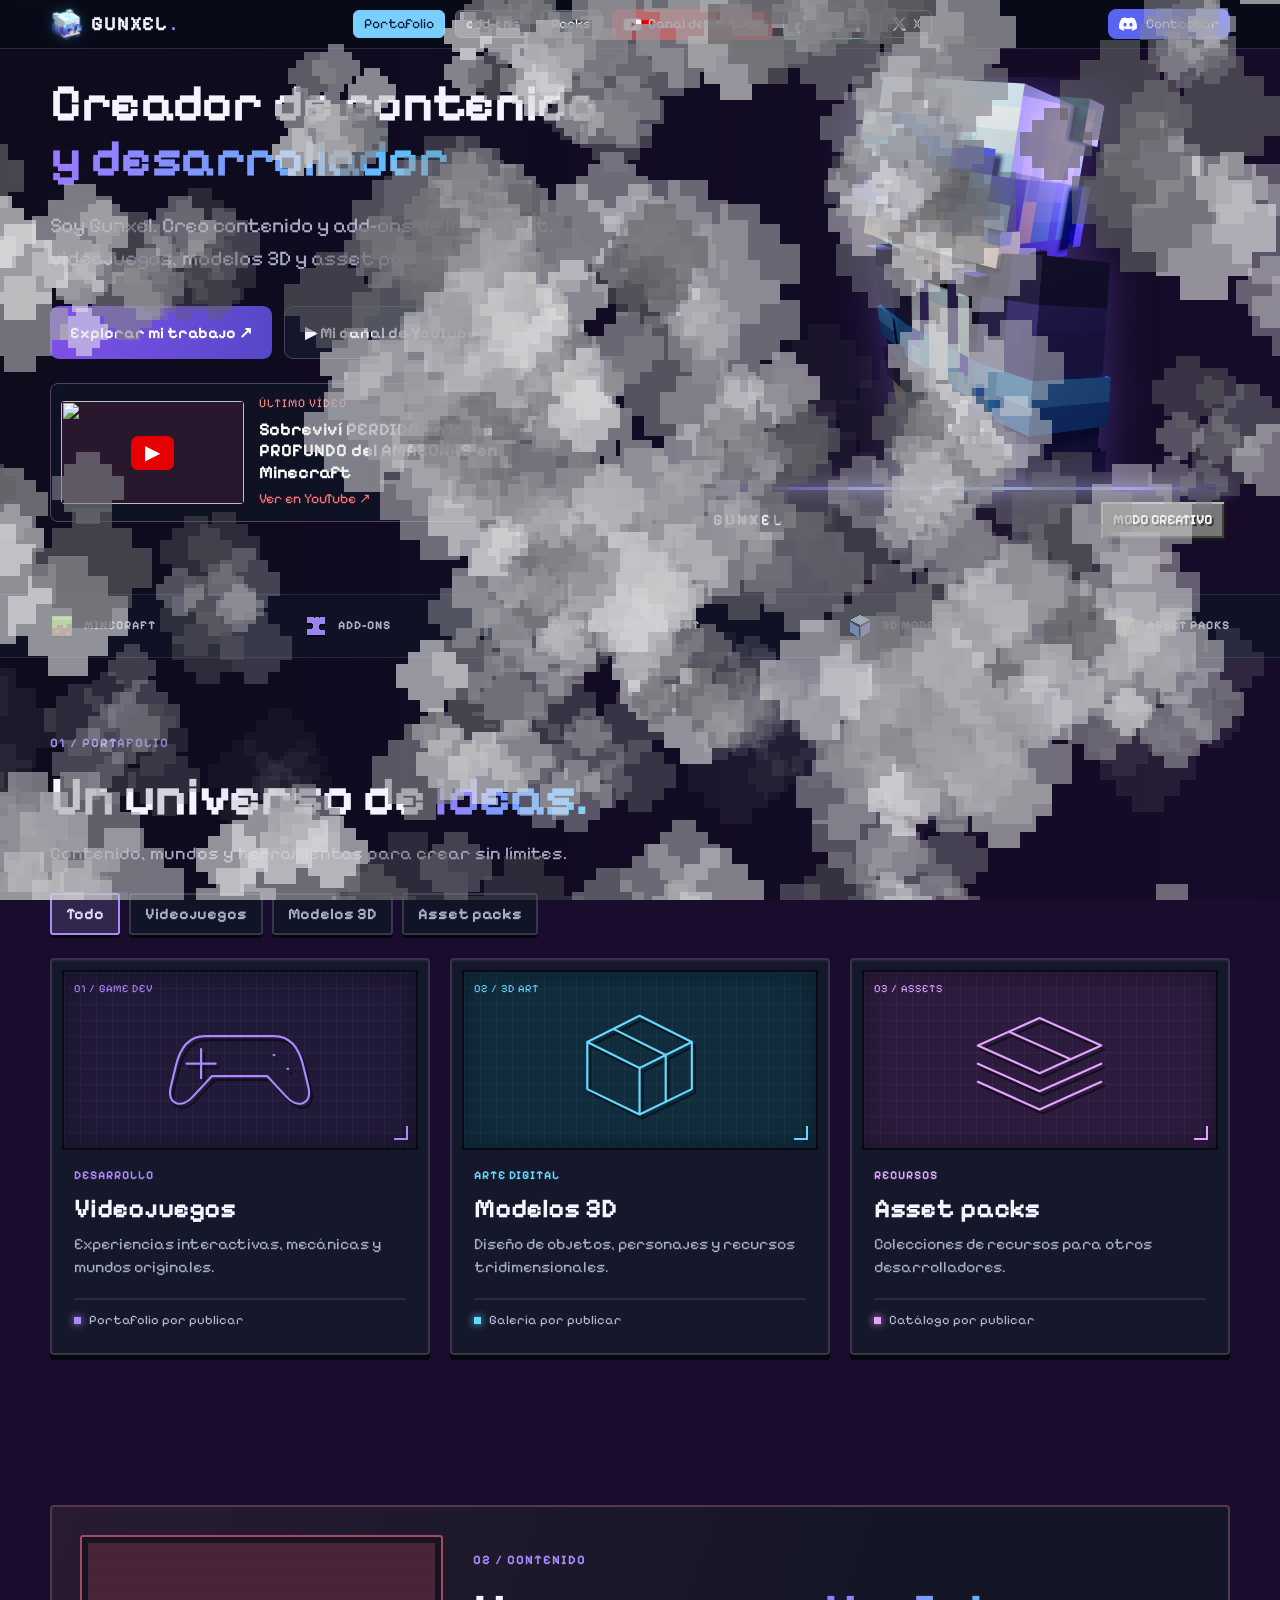
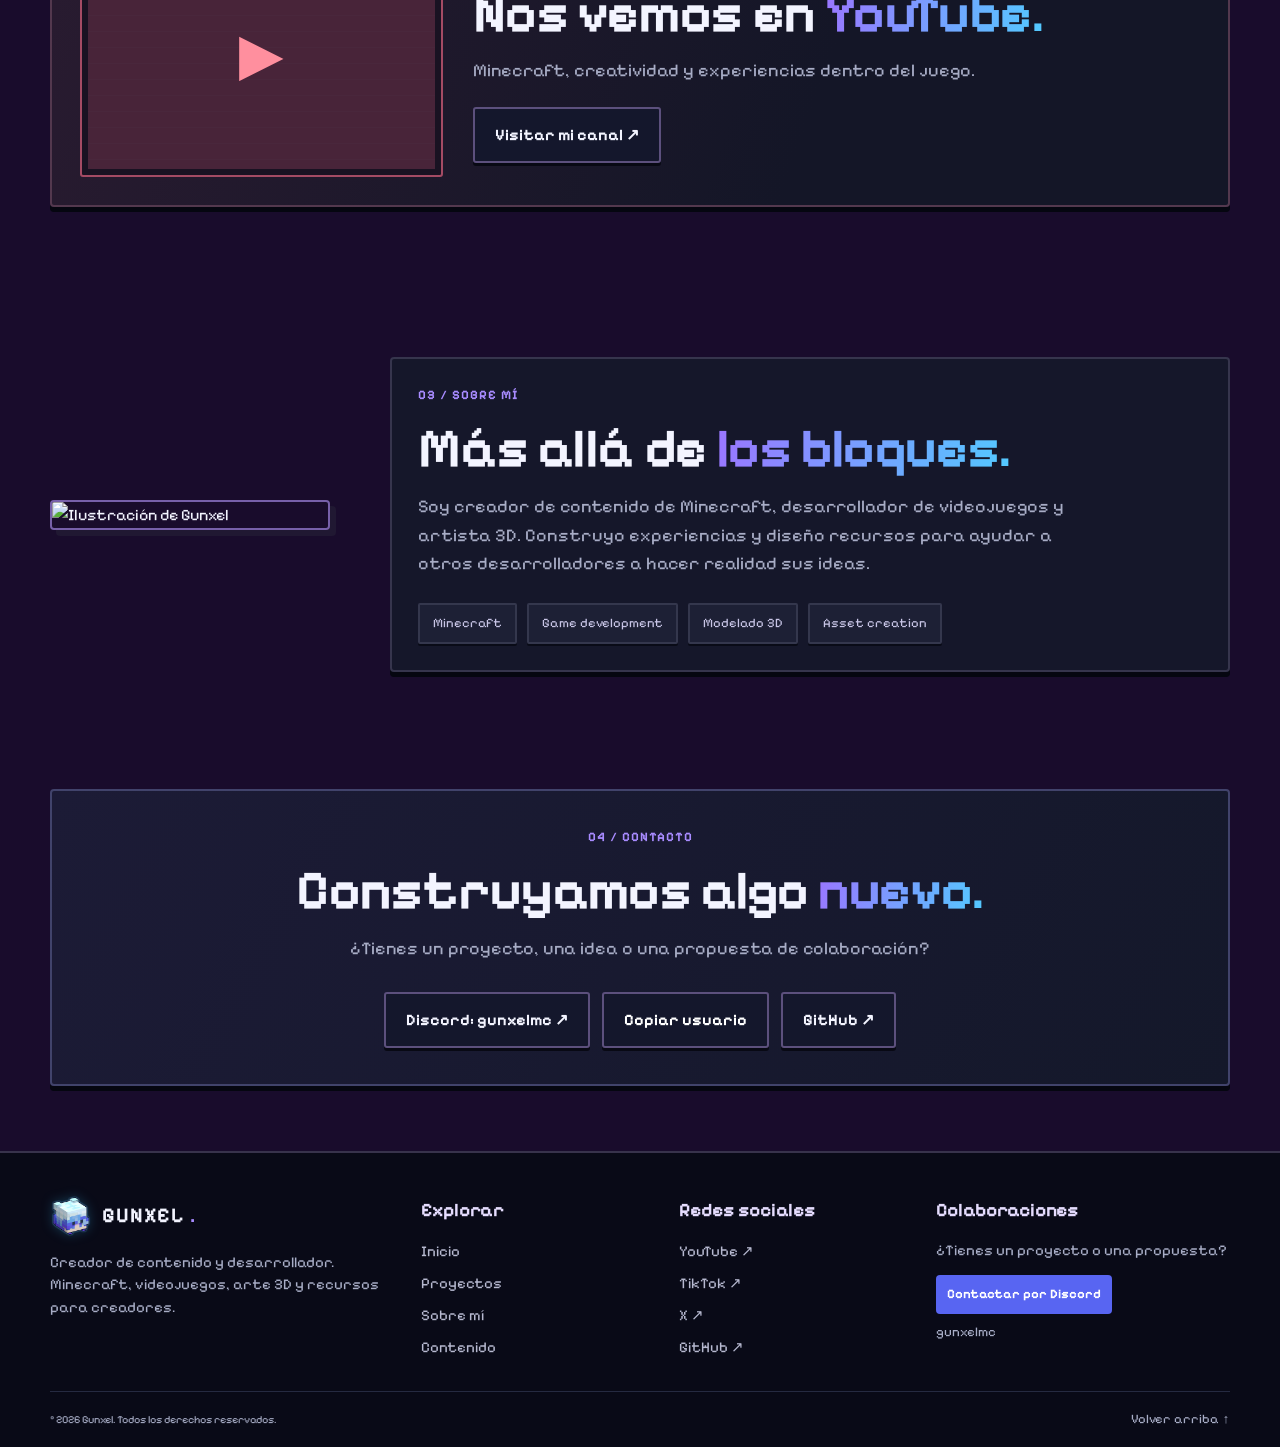
==== index.html @ 3f14f79c "Añadir especialidad add-ons e iconos a la barra" ====
<!DOCTYPE html>
<html lang="es">
<head>
    <meta charset="UTF-8">
    <meta name="viewport" content="width=device-width, initial-scale=1">
    <meta name="description" content="Gunxel: creador de contenido de Minecraft, desarrollador de videojuegos, modelos 3D y asset packs.">

    <title>Gunxel — Creador de contenido y desarrollador</title>

    <script>
    (() => {
        const stamp = Date.now();
        document.write('<link rel="stylesheet" href="style.css?_asset=' + stamp + '">');
        document.write('<script src="script.js?_asset=' + stamp + '" defer><' + '/script>');
    })();
    </script>

    <meta name="site-version" content="20261124.45">

    <link rel="icon" type="image/png" href="marca_agua_youtube_150.png?v=20261124.45">

    <link rel="preload" as="image" href="https://raw.githubusercontent.com/InventivetalentDev/minecraft-assets/1.21.4/assets/minecraft/textures/block/tnt_side.png">

    <link rel="preload" as="image" href="https://raw.githubusercontent.com/InventivetalentDev/minecraft-assets/1.21.4/assets/minecraft/textures/block/tnt_top.png">
<script>
    // Comprueba el contenido publicado, incluso si no cambia la versión manual.
    (() => {
        const paths = ['index.html', 'style.css', 'script.js'];
        const fingerprints = new Map();
        let checking = false;
        async function checkUpdates() {
            if (checking || document.hidden || !navigator.onLine) return;
            checking = true;
            try {
                const results = await Promise.all(paths.map(async path => {
                    const url = new URL(path, document.baseURI);
                    url.searchParams.set('_check', Date.now());
                    const response = await fetch(url, {cache: 'no-store'});
                    if (!response.ok) throw new Error('HTTP ' + response.status);
                    const body = await response.text();
                    return [path, body];
                }));
                const html = results[0][1];
                const remote = new DOMParser().parseFromString(html, 'text/html');
                const version = remote.querySelector('meta[name="site-version"]')?.content;
                const local = document.querySelector('meta[name="site-version"]')?.content;
                const changed = (version && local && version !== local) ||
                    results.some(([path, body]) => fingerprints.has(path) && fingerprints.get(path) !== body);
                if (changed) {
                    const url = new URL(location.href);
                    url.searchParams.set('_refresh', Date.now());
                    location.replace(url.href);
                    return;
                }
                results.forEach(([path, body]) => fingerprints.set(path, body));
            } catch (error) {
                console.debug('Comprobación de actualización no disponible.', error);
            } finally {
                checking = false;
            }
        }
        addEventListener('load', checkUpdates, {once:true});
        setInterval(checkUpdates, 30000);
        document.addEventListener('visibilitychange', () => {
            if (!document.hidden) checkUpdates();
        });
        addEventListener('pageshow', event => {if (event.persisted) checkUpdates();});
        addEventListener('online', checkUpdates);
    })();
    </script>
</head>

<body>

    <!-- FONDO ANIMADO DEL NETHER -->

    <canvas id="nether-bg" aria-hidden="true"></canvas>

    <script>
        (function () {
            const canvas = document.getElementById('nether-bg');
            const ctx = canvas.getContext('2d');

            if (!ctx) return;

            const texture = new Image();

            let frame = 0;
            let ready = false;

            function resize() {
                canvas.width = Math.max(16, Math.ceil(innerWidth / 16));
                canvas.height = Math.max(16, Math.ceil(innerHeight / 16));

                ctx.imageSmoothingEnabled = false;

                draw();
            }

            function draw() {
                if (!ready) return;

                ctx.clearRect(0, 0, canvas.width, canvas.height);

                const s = Math.max(canvas.width, canvas.height);

                ctx.drawImage(
                    texture,
                    0,
                    frame * 16,
                    16,
                    16,
                    (canvas.width - s) / 2,
                    (canvas.height - s) / 2,
                    s,
                    s
                );
            }

            texture.onload = function () {
                ready = true;

                draw();

                if (!matchMedia('(prefers-reduced-motion: reduce)').matches) {
                    setInterval(function () {
                        if (document.hidden) return;

                        frame = (frame + 1) % Math.floor(texture.height / 16);

                        draw();
                    }, 100);
                }
            };

            texture.src = "https://raw.githubusercontent.com/InventivetalentDev/minecraft-assets/1.21.4/assets/minecraft/textures/block/nether_portal.png";

            resize();

            addEventListener('resize', resize, { passive: true });
        })();
    </script>

    <!-- ANIMACIÓN DE ENTRADA TNT -->

    <div id="tnt-intro" aria-hidden="true">
        <div class="tnt-scene">
            <div class="tnt-shadow"></div>

            <div class="tnt-block">
                <div class="tnt-top"></div>
                <div class="tnt-side"></div>
                <div class="tnt-front">
                    <span>TNT</span>
                </div>
            </div>

            <div class="tnt-caption">
                CARGANDO MUNDO<span>...</span>
            </div>
        </div>

        <canvas id="tnt-smoke" aria-hidden="true"></canvas>
    </div>

    <script>
        (function () {
            const intro = document.getElementById('tnt-intro');
            const canvas = document.getElementById('tnt-smoke');
            const ctx = canvas.getContext('2d');

            let raf = 0;
            let done = false;
            let w;
            let h;
            let clouds = [];
            let started = false;

            function finish() {
                if (done) return;

                done = true;

                cancelAnimationFrame(raf);

                removeEventListener('resize', resize);

                intro.remove();

                document.documentElement.classList.remove('tnt-loading');
            }

            const navigation = performance.getEntriesByType('navigation')[0];

            const isReload = navigation
                ? navigation.type === 'reload'
                : performance.navigation?.type === 1;

            let alreadySeen = false;

            try {
                alreadySeen = sessionStorage.getItem('gunxel:tnt-intro-seen') === '1';
            } catch (e) {}

            if (
                isReload ||
                alreadySeen ||
                !ctx ||
                matchMedia('(prefers-reduced-motion: reduce)').matches
            ) {
                finish();
                return;
            }

            try {
                sessionStorage.setItem('gunxel:tnt-intro-seen', '1');
            } catch (e) {}

            document.documentElement.classList.add('tnt-loading');

            function resize() {
                w = Math.ceil(innerWidth / 4);
                h = Math.ceil(innerHeight / 4);

                canvas.width = w;
                canvas.height = h;

                ctx.imageSmoothingEnabled = false;
            }

            resize();

            addEventListener('resize', resize, { passive: true });

            const random = (a, b) => a + Math.random() * (b - a);

            function seed() {
                const radius = Math.hypot(w, h) / 2;

                for (let i = 0; i < 100; i++) {
                    const a = i * 2.399963 + random(-.2, .2);
                    const d = random(.12, 1.12) * radius;
                    const size = radius * random(.17, .38);

                    const lobes = [];

                    for (let j = 0; j < 9; j++) {
                        const ang = j * 2.399963;
                        const rr = j === 0 ? 0 : random(.15, .48);

                        lobes.push({
                            x: Math.cos(ang) * rr,
                            y: Math.sin(ang) * rr,
                            s: random(.32, .62),
                            tone: Math.floor(random(0, 5))
                        });
                    }

                    clouds.push({
                        dx: Math.cos(a) * d,
                        dy: Math.sin(a) * d,
                        size,
                        delay: random(0, .09),
                        life: random(.95, 1.7),
                        lobes
                    });
                }
            }

            const colors = [
                '#626267',
                '#818187',
                '#a2a2a7',
                '#c2c2c6',
                '#dfdfe1'
            ];

            function puff(x, y, s) {
                const u = Math.max(1, Math.round(s / 6));
                const rows = [2, 4, 6, 6, 4, 2];

                for (let j = 0; j < 6; j++) {
                    const n = rows[j];

                    ctx.fillRect(
                        Math.round(x - n * u / 2),
                        Math.round(y + (j - 3) * u),
                        n * u,
                        u
                    );
                }
            }

            const start = performance.now();

            function frame(now) {
                if (done) return;

                const t = (now - start) / 1000;

                ctx.clearRect(0, 0, w, h);

                if (t < 1.35) {
                    raf = requestAnimationFrame(frame);
                    return;
                }

                if (!started) {
                    started = true;
                    seed();
                    intro.classList.add('exploded');
                }

                const e = t - 1.35;

                for (const p of clouds) {
                    const age = e - p.delay;

                    if (age < 0 || age >= p.life) continue;

                    const q = age / p.life;
                    const travel = 1 - Math.exp(-age * 7);

                    const grow =
                        (.12 + .88 * (1 - Math.exp(-age * 10))) *
                        (1 - .28 * q);

                    const x = w / 2 + p.dx * travel;
                    const y = h / 2 + p.dy * travel - age * 5;

                    ctx.globalAlpha =
                        Math.min(1, age * 35) *
                        (1 - Math.pow(q, 2.2));

                    for (const l of p.lobes) {
                        ctx.fillStyle = colors[l.tone];

                        puff(
                            x + l.x * p.size * grow,
                            y + l.y * p.size * grow,
                            p.size * l.s * grow
                        );
                    }
                }

                ctx.globalAlpha = 1;

                if (e > 1.8) {
                    finish();
                    return;
                }

                raf = requestAnimationFrame(frame);
            }

            raf = requestAnimationFrame(frame);

            setTimeout(finish, 3400);
        })();
    </script>

    <!-- HEADER -->

    <header class="header">

        <a class="brand" href="#inicio">
            <img
                class="logo-image"
                src="marca_agua_youtube_150.png?v=20261124.45"
                alt=""
                width="42"
                height="42"
            >
            GUNXEL<span class="accent">.</span>
        </a>

        <button
            class="menu"
            aria-label="Abrir menú"
            aria-expanded="false"
            aria-controls="nav"
        >
            ☰
        </button>

        <nav id="nav">

            

            

            <a class="portfolio-nav" href="#proyectos" data-project-filter="all">Portafolio</a>
            <a class="resource-nav" href="/add-ons/">add-ons</a>
            <a class="resource-nav" href="#proyectos" data-project-filter="packs">Packs</a>

            <!-- YOUTUBE -->

            <a
                class="youtube-nav"
                href="https://www.youtube.com/@Gunxel"
                target="_blank"
                rel="noopener noreferrer"
            >
                <svg width="19" height="19" viewBox="0 0 24 24" aria-hidden="true">
                    <path
                        fill="currentColor"
                        d="M23 7a3 3 0 0 0-2.1-2.2C19 4.3 12 4.3 12 4.3s-7 0-8.9.5A3 3 0 0 0 1 7a31 31 0 0 0 0 10 3 3 0 0 0 2.1 2.2c1.9.5 8.9.5 8.9.5s7 0 8.9-.5A3 3 0 0 0 23 17a31 31 0 0 0 0-10Z"
                    />
                    <path fill="#e60000" d="m10 8.5 6 3.5-6 3.5Z"/>
                </svg>

                <span>Canal de Youtube</span>
            </a>

            <!-- TIKTOK -->

            <a
                class="social-nav tiktok-nav"
                href="https://www.tiktok.com/@gunxelmc"
                target="_blank"
                rel="noopener noreferrer"
            >
                <svg width="17" height="17" viewBox="0 0 24 24" aria-hidden="true">
                    <path
                        fill="currentColor"
                        d="M16.6 0h-4.1v16.4a3.4 3.4 0 1 1-3.4-3.4c.5 0 .9.1 1.3.2V9a7.5 7.5 0 1 0 6.2 7.4V8.1a10 10 0 0 0 5.7 1.8V5.8A5.8 5.8 0 0 1 16.6 0Z"
                    />
                </svg>

                TikTok
            </a>

            <!-- X -->

            <a
                class="social-nav x-nav"
                href="https://x.com/GunxelMC"
                target="_blank"
                rel="noopener noreferrer"
            >
                <svg width="16" height="16" viewBox="0 0 24 24" aria-hidden="true">
                    <path
                        fill="currentColor"
                        d="M18.9 2H22l-6.8 7.8L23.2 22h-6.3l-4.9-7.4L5.5 22H2.3l7.3-8.5L1.9 2h6.5l4.5 6.8L18.9 2ZM17.8 20h1.7L7.4 3.9H5.6Z"
                    />
                </svg>

                X
            </a>

        </nav>

        <!-- DISCORD -->

        <a
            class="nav-cta discord-contact"
            href="https://discord.com/channels/@me"
            target="_blank"
            rel="noopener noreferrer"
            title="Discord: gunxelmc"
        >
            <svg
                width="18"
                height="18"
                viewBox="0 0 127.14 96.36"
                aria-hidden="true"
                style="vertical-align:middle;margin-right:6px"
            >
                <path
                    fill="currentColor"
                    d="M107.7 8.07A105.15 105.15 0 0 0 81.47 0a72.06 72.06 0 0 0-3.36 6.83A97.68 97.68 0 0 0 49 6.83 72.37 72.37 0 0 0 45.64 0a105.89 105.89 0 0 0-26.27 8.14C2.79 32.65-1.71 56.54.53 80.09a105.73 105.73 0 0 0 32.17 16.27 77.7 77.7 0 0 0 6.89-11.31 68.42 68.42 0 0 1-10.84-5.18c.91-.66 1.8-1.34 2.66-2.04a75.57 75.57 0 0 0 64.32 0c.87.71 1.76 1.39 2.67 2.04a68.68 68.68 0 0 1-10.86 5.19 77 77 0 0 0 6.89 11.3A105.25 105.25 0 0 0 126.6 80.1c2.63-27.29-4.49-50.98-18.9-72.03ZM42.45 65.69C36.18 65.69 31 59.98 31 52.96s5.1-12.74 11.41-12.74c6.37 0 11.55 5.78 11.44 12.74 0 7.02-5.1 12.73-11.4 12.73Zm42.24 0c-6.27 0-11.41-5.71-11.41-12.73s5.1-12.74 11.41-12.74c6.37 0 11.55 5.78 11.44 12.74 0 7.02-5.07 12.73-11.44 12.73Z"
                />
            </svg>

            Contactar
        </a>

    </header>

    <!-- CONTENIDO PRINCIPAL -->

    <main id="inicio">

        <!-- PRESENTACIÓN -->

        <section class="hero wrap">

            <div class="hero-copy">

                <h1>Creador de contenido<br><span>y&nbsp;desarrollador</span></h1>

                <p>
                    Soy Gunxel. Creo contenido y add-ons de Minecraft, videojuegos, modelos 3D y asset packs.
                </p>

                <div class="actions">

                    <a class="button primary" href="#proyectos">
                        Explorar mi trabajo ↗
                    </a>

                    <a
                        class="button secondary"
                        href="https://www.youtube.com/@Gunxel"
                        target="_blank"
                        rel="noopener noreferrer"
                    >
                        ▶ Mi canal de YouTube
                    </a>

                </div>

                

                <a class="latest-video-card" id="latest-video-card" href="https://www.youtube.com/watch?v=3jQFupujtT4" target="_blank" rel="noopener noreferrer"><div class="latest-video-thumb" aria-hidden="true"><img id="latest-video-image" alt="" src="https://i.ytimg.com/vi/3jQFupujtT4/mqdefault.jpg"><span class="latest-video-play">▶</span></div><div class="latest-video-copy"><span class="latest-video-kicker">ÚLTIMO VÍDEO</span><strong id="latest-video-title">Sobreviví PERDIDO en lo más PROFUNDO del AMAZONAS en Minecraft</strong><span class="latest-video-link">Ver en YouTube ↗</span></div></a>
<script>
(() => {
 const source='https://raw.githubusercontent.com/gunxel/gunxel.github.io/main/latest-video.json';
 let busy=false;
 async function updateVideo(){
  if(busy||document.hidden)return;
  busy=true;
  try{
   let video;
   for(const path of [source,'/latest-video.json']){
    try{
     const response=await fetch(path+'?t='+Date.now(),{cache:'no-store'});
     if(!response.ok)continue;
     const data=await response.json();
     if(/^[A-Za-z0-9_-]{11}$/.test(data.id)&&typeof data.title==='string'){video=data;break;}
    }catch(e){}
   }
   if(!video)return;
   const card=document.getElementById('latest-video-card'),img=document.getElementById('latest-video-image');
   card.href='https://www.youtube.com/watch?v='+video.id;
   document.getElementById('latest-video-title').textContent=video.title;
   const thumbnail='https://i.ytimg.com/vi/'+video.id+'/mqdefault.jpg';
   if(img.getAttribute('src')!==thumbnail){img.onerror=()=>{img.hidden=true};img.onload=()=>{img.hidden=false};img.src=thumbnail;}
  }finally{busy=false;}
 }
 updateVideo();
 setInterval(updateVideo,60000);
 document.addEventListener('visibilitychange',()=>{if(!document.hidden)updateVideo();});
})();
</script>
            </div>

            <div class="hero-art skin-stage"><div class="skin-window"><img class="skin-render" src="/assets/gunxel-render.png.png?v=20261124.45" alt="Skin de Minecraft de Gunxel" onerror="this.hidden=true;this.closest('.skin-stage').classList.add('skin-pending')"><div class="skin-particles" aria-hidden="true"><i style="--x:8%;--rise:90px;--delay:0s;--size:3px"></i><i style="--x:45%;--rise:143px;--delay:0.12s;--size:4px"></i><i style="--x:82%;--rise:196px;--delay:0.24s;--size:5px"></i><i style="--x:34%;--rise:249px;--delay:0.36s;--size:6px"></i><i style="--x:71%;--rise:302px;--delay:0.48s;--size:7px"></i><i style="--x:23%;--rise:355px;--delay:0.6s;--size:3px"></i><i style="--x:60%;--rise:118px;--delay:0.72s;--size:4px"></i><i style="--x:12%;--rise:171px;--delay:0.84s;--size:5px"></i><i style="--x:49%;--rise:224px;--delay:0s;--size:6px"></i><i style="--x:86%;--rise:277px;--delay:0.12s;--size:7px"></i><i style="--x:38%;--rise:330px;--delay:0.24s;--size:3px"></i><i style="--x:75%;--rise:93px;--delay:0.36s;--size:4px"></i><i style="--x:27%;--rise:146px;--delay:0.48s;--size:5px"></i><i style="--x:64%;--rise:199px;--delay:0.6s;--size:6px"></i><i style="--x:16%;--rise:252px;--delay:0.72s;--size:7px"></i><i style="--x:53%;--rise:305px;--delay:0.84s;--size:3px"></i><i style="--x:90%;--rise:358px;--delay:0s;--size:4px"></i><i style="--x:42%;--rise:121px;--delay:0.12s;--size:5px"></i><i style="--x:79%;--rise:174px;--delay:0.24s;--size:6px"></i><i style="--x:31%;--rise:227px;--delay:0.36s;--size:7px"></i><i style="--x:68%;--rise:280px;--delay:0.48s;--size:3px"></i><i style="--x:20%;--rise:333px;--delay:0.6s;--size:4px"></i><i style="--x:57%;--rise:96px;--delay:0.72s;--size:5px"></i><i style="--x:9%;--rise:149px;--delay:0.84s;--size:6px"></i></div></div><div class="skin-light" aria-hidden="true"></div><div class="skin-caption"><span>GUNXEL</span><small class="mc-mode-label">MODO CREATIVO</small></div></div>
        </section>

        <!-- ESPECIALIDADES -->

        <section class="strip"><div class="wrap strip-inner"><span class="strip-item"><svg viewBox="0 0 24 24" width="24" height="24" aria-hidden="true" shape-rendering="crispEdges"><path fill="#806043" d="M2 8h20v14H2z"/><path fill="#77be52" d="M2 2h20v8h-5v4h-4v-3H7v3H2z"/><path fill="#a68158" d="M5 16h4v3H5zm11 2h3v3h-3z"/><path fill="#a4d96e" d="M3 3h18v3H3z"/></svg>MINECRAFT</span>
<span class="strip-item"><svg viewBox="0 0 24 24" width="24" height="24" aria-hidden="true" shape-rendering="crispEdges"><path fill="#9c83ed" d="M3 3h7v3a3 3 0 1 1 6 0V3h5v7h-3a3 3 0 1 0 0 6h3v5H3v-6h3a3 3 0 1 0 0-6H3z"/></svg>ADD-ONS</span>
<span class="strip-item"><svg viewBox="0 0 24 24" width="24" height="24" aria-hidden="true" shape-rendering="crispEdges"><path fill="#81cfff" d="M5 5h14v3h3v12h-5l-3-5h-4l-3 5H2V8h3z"/><path fill="#14203b" d="M6 8h2v3h3v2H8v3H6v-3H3v-2h3zm10 1h3v3h-3zm3 4h3v3h-3z"/></svg>GAME DEVELOPMENT</span>
<span class="strip-item"><svg viewBox="0 0 24 24" width="24" height="24" aria-hidden="true" shape-rendering="crispEdges"><path fill="#b5e3ff" d="m12 1 10 5-10 5L2 6z"/><path fill="#6297e9" d="m2 8 9 5v10l-9-5z"/><path fill="#9073e8" d="m13 13 9-5v10l-9 5z"/></svg>3D MODELING</span>
<span class="strip-item"><svg viewBox="0 0 24 24" width="24" height="24" aria-hidden="true" shape-rendering="crispEdges"><path fill="#dbb67d" d="M2 5 12 1l10 4v14l-10 4-10-4z"/><path fill="#a97a50" d="m2 7 9 4v11l-9-4z"/><path fill="#77543f" d="m13 11 9-4v11l-9 4z"/><path fill="#f4dba9" d="m7 3 10 4v5l-3 1V9L4 4z"/></svg>ASSET PACKS</span></div></section>

        <!-- PROYECTOS -->

        <section id="proyectos" class="wrap section">

            <div class="eyebrow">01 / PORTAFOLIO</div>

            <h2>Un universo de <span>ideas.</span></h2>

            <p>
                Contenido, mundos y herramientas para crear sin límites.
            </p>

            <div class="filters" aria-label="Filtrar proyectos">

                <button class="filter active" data-filter="all" aria-pressed="true">
                    Todo
                </button>

                <button class="filter" data-filter="games" aria-pressed="false">
                    Videojuegos
                </button>

                <button class="filter" data-filter="models" aria-pressed="false">
                    Modelos 3D
                </button>

                <button class="filter" data-filter="packs" aria-pressed="false">
                    Asset packs
                </button>

            </div>

            <div class="project-grid">

                <!-- VIDEOJUEGOS -->

                <article class="project" data-category="games">

                    <div class="visual game" data-slot="01 / GAME DEV">

                        <svg viewBox="0 0 260 160" aria-hidden="true">
                            <path d="M82 47h96c22 0 34 16 40 42l7 29c5 24-16 29-31 12l-26-28H92l-26 28c-15 17-36 12-31-12l7-29c6-26 18-42 40-42Z"/>
                            <path d="M77 65v40M57 85h40M177 73h1M196 92h1"/>
                        </svg>

                    </div>

                    <div class="project-body">

                        <small>DESARROLLO</small>

                        <h3>Videojuegos</h3>

                        <p>
                            Experiencias interactivas, mecánicas y mundos originales.
                        </p>

                        <span class="status">Portafolio por publicar</span>

                    </div>

                </article>

                <!-- MODELOS 3D -->

                <article class="project" data-category="models">

                    <div class="visual model" data-slot="02 / 3D ART">

                        <svg viewBox="0 0 260 160" aria-hidden="true">
                            <path d="m130 19 72 36v65l-72 35-72-35V55Z M58 55l72 36 72-36 M130 91v64 M94 37l72 36v65"/>
                        </svg>

                    </div>

                    <div class="project-body">

                        <small>ARTE DIGITAL</small>

                        <h3>Modelos 3D</h3>

                        <p>
                            Diseño de objetos, personajes y recursos tridimensionales.
                        </p>

                        <span class="status">Galería por publicar</span>

                    </div>

                </article>

                <!-- ASSET PACKS -->

                <article class="project" data-category="packs">

                    <div class="visual pack" data-slot="03 / ASSETS">

                        <svg viewBox="0 0 260 160" aria-hidden="true">
                            <path d="m130 22 85 38-85 38-85-38Z M45 85l85 38 85-38 M45 110l85 38 85-38 M88 41l85 38"/>
                        </svg>

                    </div>

                    <div class="project-body">

                        <small>RECURSOS</small>

                        <h3>Asset packs</h3>

                        <p>
                            Colecciones de recursos para otros desarrolladores.
                        </p>

                        <span class="status">Catálogo por publicar</span>

                    </div>

                </article>

            </div>

        </section>

        <!-- YOUTUBE -->

        
        <section id="youtube" class="wrap section">

            <div class="youtube-panel">

                <div class="yt-icon" aria-hidden="true">▶</div>

                <div>

                    <div class="eyebrow">02 / CONTENIDO</div>

                    <h2>Nos vemos en <span>YouTube.</span></h2>

                    <p>
                        Minecraft, creatividad y experiencias dentro del juego.
                    </p>

                    <a
                        id="youtube-link"
                        class="button secondary"
                        href="https://www.youtube.com/@Gunxel"
                        target="_blank"
                        rel="noopener noreferrer"
                    >
                        Visitar mi canal ↗
                    </a>

                </div>

            </div>

        </section>

        <!-- SOBRE MÍ -->

        <section id="sobre-mi" class="wrap section about">

            <div class="about-img">

                <img
                    src="https://avatars.githubusercontent.com/u/360752888?v=4"
                    alt="Ilustración de Gunxel"
                    loading="lazy"
                >

            </div>

            <div>

                <div class="eyebrow">03 / SOBRE MÍ</div>

                <h2>Más allá de <span>los bloques.</span></h2>

                <p>
                    Soy creador de contenido de Minecraft,
                    desarrollador de videojuegos y artista 3D.
                    Construyo experiencias y diseño recursos
                    para ayudar a otros desarrolladores a hacer
                    realidad sus ideas.
                </p>

                <div class="skills">
                    <span>Minecraft</span>
                    <span>Game development</span>
                    <span>Modelado 3D</span>
                    <span>Asset creation</span>
                </div>

            </div>

        </section>

        <!-- CONTACTO -->

        <section id="contacto" class="wrap section contact">

            <div class="eyebrow">04 / CONTACTO</div>

            <h2>Construyamos algo <span>nuevo.</span></h2>

            <p>
                ¿Tienes un proyecto, una idea o una propuesta de colaboración?
            </p>

            <div id="social-links" class="actions">

                <a
                    class="button secondary discord-contact"
                    href="https://discord.com/channels/@me"
                    target="_blank"
                    rel="noopener noreferrer"
                >
                    Discord: gunxelmc ↗
                </a>

                <button
                    type="button"
                    class="button secondary"
                    id="copy-discord"
                >
                    Copiar usuario
                </button>

                <a
                    class="button secondary"
                    href="https://github.com/gunxel"
                    target="_blank"
                    rel="noopener noreferrer"
                >
                    GitHub ↗
                </a>

            </div>

        </section>

    </main>

    <!-- FOOTER -->

    <footer class="site-footer">

        <div class="wrap footer-grid">

            <!-- IDENTIDAD -->

            <div class="footer-identity">

                <a class="brand" href="#inicio">

                    <img
                        class="logo-image"
                        src="marca_agua_youtube_150.png?v=20261124.45"
                        alt=""
                        width="36"
                        height="36"
                    >

                    GUNXEL<span class="accent">.</span>

                </a>

                <p>
                    Creador de contenido y desarrollador.
                    Minecraft, videojuegos, arte 3D
                    y recursos para creadores.
                </p>

            </div>

            <!-- NAVEGACIÓN -->

            <div class="footer-column">

                <h3>Explorar</h3>

                <a href="#inicio">Inicio</a>
                <a href="#proyectos">Proyectos</a>
                <a href="#sobre-mi">Sobre mí</a>
                <a href="#youtube">Contenido</a>

            </div>

            <!-- REDES SOCIALES -->

            <div class="footer-column">

                <h3>Redes sociales</h3>

                <a
                    href="https://www.youtube.com/@Gunxel"
                    target="_blank"
                    rel="noopener noreferrer"
                >
                    YouTube ↗
                </a>

                <a
                    href="https://www.tiktok.com/@gunxelmc"
                    target="_blank"
                    rel="noopener noreferrer"
                >
                    TikTok ↗
                </a>

                <a
                    href="https://x.com/GunxelMC"
                    target="_blank"
                    rel="noopener noreferrer"
                >
                    X ↗
                </a>

                <a
                    href="https://github.com/gunxel"
                    target="_blank"
                    rel="noopener noreferrer"
                >
                    GitHub ↗
                </a>

            </div>

            <!-- COLABORACIONES -->

            <div class="footer-column">

                <h3>Colaboraciones</h3>

                <p>
                    ¿Tienes un proyecto o una propuesta?
                </p>

                <a
                    class="button footer-discord discord-contact"
                    href="https://discord.com/channels/@me"
                    target="_blank"
                    rel="noopener noreferrer"
                >
                    Contactar por Discord
                </a>

                <small>gunxelmc</small>

            </div>

        </div>

        <!-- COPYRIGHT -->

        <div class="wrap footer-bottom">

            <small>
                © <span id="year">2026</span> Gunxel.
                Todos los derechos reservados.
            </small>

            <a href="#inicio">Volver arriba ↑</a>

        </div>

    </footer>

    <!-- VENTANA DE CONTACTO DISCORD -->

    <dialog
        id="discord-dialog"
        style="
            width:min(420px,calc(100% - 32px));
            padding:24px;
            border:1px solid #7861b9;
            border-radius:16px;
            background:#111426;
            color:#f3f4ff;
        "
    >

        <form method="dialog">

            <button
                aria-label="Cerrar"
                style="
                    float:right;
                    background:none;
                    color:inherit;
                    border:0;
                    font-size:24px;
                "
            >
                ×
            </button>

        </form>

        <h3 style="font-size:26px;margin-bottom:12px">
            Contactar por Discord
        </h3>

        <p>Agrega mi usuario en Discord:</p>

        <input
            id="discord-user"
            aria-label="Usuario de Discord"
            readonly
            value="gunxelmc"
            style="
                width:100%;
                padding:12px;
                margin:12px 0;
                background:#090b17;
                color:inherit;
                border:1px solid #7861b9;
                border-radius:8px;
                font:inherit;
            "
        >

        <p id="discord-status" role="status" aria-live="polite"></p>

        <div class="actions">

            <button
                type="button"
                class="button primary"
                id="discord-copy-confirm"
            >
                Copiar usuario
            </button>

            <a
                class="button secondary"
                href="https://discord.com/channels/@me"
                target="_blank"
                rel="noopener noreferrer"
            >
                Abrir Discord ↗
            </a>

        </div>

    </dialog>

    <style>
        #discord-dialog::backdrop {
            background: #000b;
        }
    </style>

<script>
(()=>{const stage=document.querySelector('.skin-stage'),img=stage?.querySelector('.skin-render');if(!img)return;async function start(){if(!img.naturalWidth)return;try{await img.decode()}catch(e){}if(!img.naturalWidth)return;stage.classList.add('skin-ready');}if(img.complete)start();else img.addEventListener('load',start,{once:true});})();
</script>
</body>
</html>
---- style.css ----
@import url('https://fonts.googleapis.com/css2?family=Pixelify+Sans:wght@400;500;600;700&display=swap');
:root{color-scheme:dark;--bg:#090b17;--panel:#111426;--text:#f3f4ff;--muted:#a8adc6;--purple:#a88bff;--cyan:#38c8ff;--line:#252a41}*{box-sizing:border-box}html{scroll-behavior:smooth;scroll-padding-top:90px}body{margin:0;background:radial-gradient(ellipse at 78% 15%,#1b1544 0,transparent 35%),var(--bg);color:var(--text);font-family:system-ui,-apple-system,BlinkMacSystemFont,'Segoe UI',sans-serif;line-height:1.6}a{color:inherit;text-decoration:none}button{font:inherit;cursor:pointer}a:focus-visible,button:focus-visible{outline:2px solid var(--cyan);outline-offset:5px}.wrap{width:min(1180px,calc(100% - 48px));margin:auto}.header{position:sticky;top:0;z-index:5;display:flex;align-items:center;justify-content:space-between;gap:24px;padding:18px max(24px,calc((100vw - 1180px)/2));background:#090b17e8;backdrop-filter:blur(16px);border-bottom:1px solid var(--line)}.brand{font-weight:900;letter-spacing:2px;font-size:21px;display:flex;align-items:center;gap:5px}.logo{display:grid;place-items:center;background:linear-gradient(140deg,#7954ec,#2bb6ed);width:32px;height:32px;border-radius:8px;margin-right:5px}.accent{color:var(--purple)}nav{display:flex;gap:28px;font-size:14px;color:var(--muted)}nav a:hover,.footer a:hover{color:var(--cyan)}.nav-cta{border:1px solid #61508a;border-radius:8px;padding:8px 14px;font-size:13px}.menu{display:none}.hero{min-height:640px;display:grid;grid-template-columns:1.15fr 1fr;align-items:center;gap:60px;padding:80px 0}.eyebrow{font-size:11px;letter-spacing:2px;color:var(--purple);font-weight:750;display:flex;align-items:center;gap:10px}.dot{width:8px;height:8px;border-radius:50%;background:var(--cyan);box-shadow:0 0 15px var(--cyan)}h1,h2,h3,p{margin:0}h1{font-size:clamp(48px,6.2vw,89px);line-height:1.02;letter-spacing:-.065em;margin:24px 0}h1 span,h2 span{color:var(--purple);background:linear-gradient(100deg,#9b75ff,#52caff);background-clip:text;-webkit-background-clip:text;-webkit-text-fill-color:transparent}p{color:var(--muted);font-size:16px}.hero-copy p{max-width:530px;font-size:18px}.actions{display:flex;flex-wrap:wrap;gap:12px;margin-top:30px}.button{display:inline-flex;align-items:center;justify-content:center;gap:18px;padding:13px 20px;border-radius:9px;font-weight:700;font-size:14px;transition:transform .2s,background .2s}.button:hover{transform:translateY(-3px)}.primary{background:linear-gradient(100deg,#8051e8,#5548c8);color:white}.secondary{border:1px solid #3f4261;background:#14172c}.hero-tags{display:flex;flex-wrap:wrap;gap:18px;color:#9299b7;font-size:10px;letter-spacing:1px;margin-top:38px}.hero-art{position:relative;padding:18px}.art-frame{position:relative;overflow:hidden;border:1px solid #7060ba;border-radius:26px;box-shadow:0 0 70px #7453ea35;aspect-ratio:1}.art-frame img{width:100%;height:100%;object-fit:cover;display:block}.art-label{position:absolute;bottom:0;left:0;right:0;display:flex;justify-content:space-between;align-items:center;padding:25px 18px 14px;background:linear-gradient(transparent,#090b17e8);font-weight:900;letter-spacing:2px}.art-label small{font-size:9px;color:#d1c5ff}.strip{border-block:1px solid var(--line);background:#101326}.strip-inner{display:flex;justify-content:space-between;gap:20px;flex-wrap:wrap;padding:19px 0;color:#b2b5d0;font-size:12px;font-weight:700;letter-spacing:2px}.section{padding:75px 0}h2{font-size:clamp(34px,4.3vw,57px);line-height:1.12;letter-spacing:-.045em;margin:12px 0}.filters{display:flex;flex-wrap:wrap;gap:9px;margin:25px 0 23px}.filter{color:var(--muted);border:1px solid var(--line);background:var(--panel);padding:8px 16px;border-radius:30px;font-size:13px}.filter.active{background:#33265b;color:#e0d6ff;border-color:#7d60b7}.project-grid{display:grid;grid-template-columns:repeat(3,1fr);gap:18px}.project{border:1px solid var(--line);border-radius:15px;overflow:hidden;background:var(--panel);transition:transform .2s,border-color .2s}.project:hover{transform:translateY(-5px);border-color:#7861b9}.project[hidden]{display:none}.visual{height:200px;display:grid;place-items:center;position:relative;overflow:hidden;background-image:linear-gradient(#ffffff08 1px,transparent 1px),linear-gradient(90deg,#ffffff08 1px,transparent 1px);background-size:24px 24px}.game{background-color:#241b48;color:#c3a5ff}.model{background-color:#112e4b;color:#5edbff}.pack{background-color:#292044;color:#bda3ff}.visual svg{width:65%;height:75%;fill:none;stroke:currentColor;stroke-width:2.5;stroke-linejoin:round;stroke-linecap:round;filter:drop-shadow(0 0 12px currentColor)}.project-body{padding:22px}.project-body small{color:var(--purple);font-size:10px;letter-spacing:1.5px;font-weight:800}.project-body h3{font-size:24px;margin:7px 0}.project-body p{font-size:14px;min-height:67px}.status{display:inline-block;color:#b7b9d0;font-size:12px;border-top:1px solid var(--line);padding-top:12px;margin-top:13px;width:100%}.youtube-panel{display:grid;grid-template-columns:1fr 2fr;gap:40px;align-items:center;background:linear-gradient(115deg,#251b43,#101426);border:1px solid #42335e;border-radius:24px;padding:45px}.yt-icon{display:grid;place-items:center;font-size:70px;background:#7954e92b;border:1px solid #8d66e3;border-radius:30px;aspect-ratio:1.5;color:#d2bcff;max-width:260px;box-shadow:0 0 40px #7954e92b}.youtube-panel .button{margin-top:22px}.about{display:grid;grid-template-columns:280px 1fr;align-items:center;gap:60px}.about-img img{display:block;width:100%;border-radius:20px;border:1px solid #6854ac}.about p{max-width:680px}.skills{display:flex;flex-wrap:wrap;gap:10px;margin-top:25px}.skills span{background:var(--panel);border:1px solid var(--line);padding:8px 13px;border-radius:8px;font-size:13px}.contact{text-align:center;border-top:1px solid var(--line)}.contact .eyebrow,.contact .actions{justify-content:center}.footer{display:flex;justify-content:space-between;align-items:center;gap:16px;border-top:1px solid var(--line);padding:24px 0;color:var(--muted);font-size:13px}.footer .brand{color:var(--text)}@media(max-width:800px){.hero{grid-template-columns:1fr;gap:35px;padding:52px 0;min-height:0}.hero-art{max-width:480px;width:100%;margin:auto}.nav-cta{display:none}.menu{display:block;background:transparent;border:1px solid var(--line);color:var(--text);border-radius:6px;padding:5px 12px}nav{display:none;position:absolute;top:69px;left:0;right:0;background:#101326;padding:24px;flex-direction:column}nav.open{display:flex}.project-grid{grid-template-columns:1fr}.section{padding:48px 0}.about{grid-template-columns:1fr;gap:25px}.about-img{max-width:220px}.youtube-panel{grid-template-columns:1fr;padding:25px;gap:24px}.yt-icon{max-width:150px;font-size:42px}.footer{flex-wrap:wrap}.strip-inner{font-size:10px;gap:12px}.wrap{width:calc(100% - 36px)}}@media(prefers-reduced-motion:reduce){html{scroll-behavior:auto}*,*::before,*::after{transition:none!important}}
/* Minecraft-inspired pixel typography */
:root{--pixel:'Pixelify Sans',monospace}body{font-family:var(--pixel);font-weight:400}h1,h2,h3,.brand,.button,.eyebrow,.filter{font-family:var(--pixel);font-weight:700}h1,h2{letter-spacing:-.025em}p{font-size:18px}.hero-copy p{font-size:21px}.project-body p{font-size:16px}.eyebrow{font-size:13px;letter-spacing:1px}nav,.button,.filter{font-size:16px}.hero-tags,.strip-inner{font-size:12px}.brand{letter-spacing:1px}.status{font-size:14px}

/* Logo oficial */
.brand .logo-image{display:block;width:42px;height:42px;object-fit:contain;background:none;border-radius:0;flex-shrink:0;margin-right:5px;filter:drop-shadow(0 0 6px #38c8ff40)}.footer .logo-image{width:30px;height:30px}

/* Header compacto */
.header{padding-block:7px;gap:18px;min-height:0}.header .brand{font-size:20px;gap:3px;line-height:1.1}.header .logo-image{width:34px;height:34px;margin-right:4px}.header nav{gap:20px;line-height:1.2}.header .nav-cta{padding:5px 10px;font-size:14px;line-height:1.3}html{scroll-padding-top:62px}@media(max-width:800px){.header{padding-block:6px;gap:12px}.header .logo-image{width:32px;height:32px}.header .menu{padding:2px 9px;line-height:1.4}.header nav{top:100%;padding:16px 24px;gap:16px}}

/* v8 — interfaces de inventario Gunxel */
.project-grid{gap:20px;align-items:stretch}
.project{--item:#ab8aff;--item-bg:#211938;display:flex;flex-direction:column;position:relative;padding:10px;border:2px solid #38334c;border-radius:4px;background:#15172a;box-shadow:inset 0 2px #ffffff0b,0 5px #050610;transition:transform .2s,border-color .2s,box-shadow .2s}
.project[data-category="models"]{--item:#65d8ff;--item-bg:#102c3d}
.project[data-category="packs"]{--item:#e2a4ff;--item-bg:#2c1b3d}
.project:hover{transform:translateY(-4px);border-color:var(--item);box-shadow:inset 0 2px #ffffff12,0 6px #050610,0 0 22px color-mix(in srgb,var(--item) 16%,transparent)}
.project .visual{height:180px;border:2px solid #080a16;border-radius:0;background-color:var(--item-bg);background-image:linear-gradient(#ffffff09 1px,transparent 1px),linear-gradient(90deg,#ffffff09 1px,transparent 1px);background-size:16px 16px;color:var(--item);box-shadow:inset 0 0 28px #0005}
.project .visual::before{content:attr(data-slot);position:absolute;top:8px;left:10px;font-size:11px;letter-spacing:1px;color:var(--item)}
.project .visual::after{content:"";position:absolute;right:8px;bottom:8px;width:12px;height:12px;border-right:2px solid var(--item);border-bottom:2px solid var(--item)}
.project .visual svg{width:56%;height:66%;stroke-width:3;filter:drop-shadow(3px 4px 0 #0007);transition:transform .2s}
.project:hover .visual svg{transform:translateY(-4px) scale(1.04)}
.project-body{padding:16px 12px 8px;display:flex;flex-direction:column;flex:1}
.project-body small{color:var(--item);font-size:12px;letter-spacing:1px}
.project-body h3{font-size:27px;line-height:1.15;margin:8px 0}
.project-body p{min-height:0;font-size:16px;line-height:1.45;margin-bottom:20px}
.project .status{margin-top:auto;padding:10px 0 4px;border-top:2px solid #292c40;font-size:13px;color:#b7b9d0;display:flex;align-items:center;gap:8px}
.project .status::before{content:"";width:7px;height:7px;background:var(--item);box-shadow:0 0 8px var(--item);flex:none}
.filters .filter{border-radius:3px;border:2px solid #34374d;box-shadow:0 3px #060711;padding:6px 14px}
.filters .filter.active{border-color:#a88bff;background:#32264d}
.youtube-panel{border:2px solid #53384e;border-radius:4px;background:linear-gradient(110deg,#291b30,#141627 65%);padding:28px;box-shadow:0 5px #050610;gap:30px}
.yt-icon{border-radius:3px;border:2px solid #a44b64;background:repeating-linear-gradient(0deg,#482439 0px,#482439 15px,#49273c 15px,#49273c 16px);color:#ff8f9e;box-shadow:inset 0 0 0 6px #191222;max-width:none;font-size:58px}
.about-img img{border-radius:4px;border:2px solid #7760aa;box-shadow:6px 6px #201832}
.about>div:last-child{border:2px solid #36354d;padding:26px;background:#15172a;border-radius:4px;box-shadow:0 5px #050610}
.skills span{border-radius:2px;border:2px solid #34374d;background:#1d2035;color:#c8c5e6;box-shadow:0 2px #090b17}
.contact{margin-block:42px 65px;padding:36px 20px;border:2px solid #41436b;background:linear-gradient(120deg,#1c1b36,#14182a);border-radius:4px;box-shadow:0 5px #050610}
.contact .button,.youtube-panel .button{border-radius:3px;border:2px solid #5c507d;box-shadow:0 3px #080914}
.art-frame{border-radius:5px;border:2px solid #7060ba;box-shadow:7px 7px #201832,0 0 45px #7453ea20}
#discord-dialog{border-radius:4px!important;border-width:2px!important;box-shadow:6px 6px #080a14}
@media(min-width:801px) and (max-width:1000px){.project-grid{gap:12px}.project-body{padding-inline:8px}.project-body h3{font-size:23px}}
@media(max-width:800px){.project-grid{gap:18px}.project .visual{height:170px}.youtube-panel{padding:18px;gap:18px}.yt-icon{max-width:100%;aspect-ratio:2.5}.about>div:last-child{padding:20px}.contact{margin-block:25px 40px;padding:25px 15px}}
@media(prefers-reduced-motion:reduce){.project:hover,.project:hover .visual svg{transform:none}}

/* v9 — TNT loading intro */
html.tnt-loading{overflow:hidden}
#tnt-intro{position:fixed;inset:0;z-index:9999;display:grid;place-items:center;background:#090b17;overflow:hidden;isolation:isolate;animation:tnt-reveal .45s ease 1.65s forwards}
.tnt-scene{position:relative;width:220px;height:240px;display:grid;place-items:center;perspective:700px;animation:tnt-shake .25s linear 1.2s both}
.tnt-block{width:108px;height:108px;position:relative;transform:translate(-13px,0);animation:tnt-prime 1.35s linear both;z-index:2;image-rendering:pixelated}
.tnt-front,.tnt-top,.tnt-side{position:absolute;border:4px solid #4a151e;box-sizing:border-box}
.tnt-front{inset:0;background:repeating-linear-gradient(90deg,#bc202d 0 13px,#f24442 13px 25px,#921b27 25px 27px);display:grid;place-items:center;box-shadow:inset 4px 4px #ff7770,inset -4px -4px #751623}
.tnt-front span{width:100%;text-align:center;font-family:var(--pixel,monospace);font-size:34px;font-weight:700;line-height:1.12;color:#201820;background:#eae3d5;border-block:3px solid #b6a79c;letter-spacing:1px}
.tnt-top{width:108px;height:36px;left:0;top:-36px;transform:skewX(-45deg);transform-origin:bottom left;background:repeating-linear-gradient(90deg,#bd2932 0 12px,#ee4e44 12px 24px);box-shadow:inset 0 0 0 5px #ff71684d}
.tnt-side{width:36px;height:108px;left:108px;top:0;transform:skewY(-45deg);transform-origin:top left;background:linear-gradient(#a31d2a 0 33%,#b9ada0 33% 65%,#8b1824 65%);border-color:#4a151e}
.tnt-shadow{position:absolute;width:145px;height:20px;top:181px;background:#0008;filter:blur(7px);animation:tnt-shadow-out 1.35s forwards}
.tnt-caption{position:absolute;top:207px;color:#bcb2df;letter-spacing:3px;font-size:15px;white-space:nowrap;animation:tnt-shadow-out 1.35s forwards}
.tnt-caption span{animation:tnt-dots .35s steps(2,end) infinite}
.tnt-particle{position:absolute;z-index:3;left:50%;top:45%;width:var(--size);height:var(--size);background:var(--shade);box-shadow:2px 2px #0003;opacity:0;animation:tnt-particle .65s cubic-bezier(.1,.7,.3,1) 1.35s forwards}
.tnt-burst{position:absolute;left:50%;top:45%;width:40px;height:40px;background:#fff2c6;opacity:0;z-index:4;animation:tnt-burst .35s ease-out 1.35s forwards}
#skip-tnt{position:absolute;bottom:24px;right:24px;color:#c9c5e0;background:#15172a;border:1px solid #51476f;padding:7px 13px;font:inherit}
@keyframes tnt-prime{0%{opacity:0;transform:translate(-13px,-35px)}12%,30%,48%,66%,80%,92%{opacity:1;filter:none;transform:translate(-13px,0) scale(1)}22%,40%,57%,73%,86%,96%{opacity:1;filter:brightness(2.1) saturate(.25);transform:translate(-13px,0) scale(1.08)}99%{opacity:1}100%{opacity:0;transform:translate(-13px,0) scale(1.2)}}
@keyframes tnt-particle{0%{opacity:1;transform:translate(-50%,-50%) scale(.5)}20%{opacity:1}100%{opacity:0;transform:translate(var(--dx),var(--dy)) rotate(var(--rot)) scale(.5)}}
@keyframes tnt-burst{0%{opacity:.9;transform:translate(-50%,-50%) scale(1)}100%{opacity:0;transform:translate(-50%,-50%) scale(9)}}
@keyframes tnt-shadow-out{0%,96%{opacity:1}100%{opacity:0}}
@keyframes tnt-dots{50%{opacity:.3}}
@keyframes tnt-shake{0%,100%{transform:none}25%{transform:translate(-5px,3px)}50%{transform:translate(5px,-3px)}75%{transform:translate(-3px,-2px)}}
@keyframes tnt-reveal{to{opacity:0;visibility:hidden;pointer-events:none}}
@media(prefers-reduced-motion:reduce){#tnt-intro{display:none}html.tnt-loading{overflow:auto}}

/* v11 — vanilla TNT textures and Minecraft-style smoke */
.tnt-front,.tnt-top,.tnt-side{border:0;box-shadow:none;background-size:100% 100%;image-rendering:pixelated}
.tnt-front{background-image:url('https://raw.githubusercontent.com/InventivetalentDev/minecraft-assets/1.21.4/assets/minecraft/textures/block/tnt_side.png')}
.tnt-front span{visibility:hidden}
.tnt-top{background-image:url('https://raw.githubusercontent.com/InventivetalentDev/minecraft-assets/1.21.4/assets/minecraft/textures/block/tnt_top.png')}
.tnt-side{background-image:url('https://raw.githubusercontent.com/InventivetalentDev/minecraft-assets/1.21.4/assets/minecraft/textures/block/tnt_side.png');filter:brightness(.72)}
.tnt-block{animation:tnt-vanilla-prime 1.35s linear both}
@keyframes tnt-vanilla-prime{0%{opacity:1;transform:translate(-13px,-25px) scale(.9)}15%,45%,72%{filter:none;transform:translate(-13px,0) scale(1)}32%,58%,85%{filter:brightness(0) invert(1);transform:translate(-13px,0) scale(1.08)}94%{filter:none;opacity:1;transform:translate(-13px,0) scale(1.2)}100%{opacity:0;transform:translate(-13px,0) scale(1.25)}}
.tnt-particle{background:var(--shade);clip-path:polygon(0 25%,25% 25%,25% 0,75% 0,75% 25%,100% 25%,100% 75%,75% 75%,75% 100%,25% 100%,25% 75%,0 75%);box-shadow:none;animation:tnt-smoke .85s cubic-bezier(.12,.65,.2,1) 1.35s forwards}
@keyframes tnt-smoke{0%{opacity:1;transform:translate(-50%,-50%) scale(.7)}45%{opacity:1}100%{opacity:0;transform:translate(var(--dx),var(--dy)) scale(2.5)}}
.tnt-burst{background:#e9e9e9;clip-path:polygon(0 25%,25% 25%,25% 0,75% 0,75% 25%,100% 25%,100% 75%,75% 75%,75% 100%,25% 100%,25% 75%,0 75%)}
#tnt-intro{animation-delay:1.85s}

/* v12 — full viewport explosion, independent pixel dissolution */
#tnt-intro{animation:none;background:#090b17;transition:none}
#tnt-intro.exploded{background:transparent;pointer-events:none}
#tnt-intro.exploded .tnt-scene{visibility:hidden}
#tnt-smoke{position:absolute;inset:0;width:100%;height:100%;z-index:10;image-rendering:pixelated;pointer-events:none}
.tnt-block{animation:tnt-vanilla-prime 1.35s linear both}
.tnt-scene{animation:tnt-shake .25s linear 1.2s both}
@media(prefers-reduced-motion:reduce){#tnt-intro{display:none}}

/* v13 — smoke emerges from the blast, never a screen-sized mask */
#tnt-intro.exploded{background:transparent;pointer-events:none}#tnt-intro.exploded .tnt-scene{visibility:hidden}

@media(max-width:800px){.header .nav-cta{display:inline-flex;align-items:center;white-space:nowrap;margin-left:auto;order:1}.header .menu{order:2}.header{gap:8px}.header .brand{font-size:18px}.header .nav-cta{font-size:12px;padding:5px 7px}.header .nav-cta svg{width:15px;height:15px;margin-right:4px!important}}



/* v19 — animated vanilla portal texture */
body{background:#190c2c;position:relative;isolation:isolate}#nether-bg{position:fixed;inset:0;width:100%;height:100%;z-index:-2;pointer-events:none;image-rendering:pixelated;opacity:.85;background:#24113b}body::before{content:"";position:fixed;inset:0;z-index:-1;pointer-events:none;background:linear-gradient(90deg,#090b17c9,#10091f78),#090b1726}.header{background:#090b17ed}.strip{background:#101326df}

/* Botón Discord */
.header .nav-cta.discord-contact{background:#5865F2;border-color:#5865F2;color:#fff;transition:background .18s,border-color .18s}.header .nav-cta.discord-contact:hover{background:#4752C4;border-color:#4752C4;color:#fff}.header .nav-cta.discord-contact:active{background:#3c45a5;border-color:#3c45a5}

.header nav{align-items:center}.header nav .youtube-nav{display:inline-flex;align-items:center;justify-content:center;gap:6px;background:#e60000;color:#fff;border:1px solid #e60000;border-radius:6px;padding:5px 10px;white-space:nowrap;font-size:14px;transition:background .18s}.header nav .youtube-nav:hover{background:#b90000;border-color:#b90000;color:#fff}.youtube-nav svg{flex:none}@media(max-width:800px){.header nav{align-items:stretch}.header nav .youtube-nav{align-self:flex-start}}

/* Redes sociales */
.header nav{gap:12px}.header nav .social-nav{display:inline-flex;align-items:center;justify-content:center;gap:6px;padding:5px 10px;border:1px solid #555565;border-radius:6px;font-size:14px;white-space:nowrap;color:#fff;background:#09090d;transition:background .18s,border-color .18s}.header nav .tiktok-nav{border-color:#25f4ee;box-shadow:inset -2px 0 #fe2c55}.header nav .tiktok-nav:hover{background:#20242b;border-color:#fe2c55}.header nav .x-nav:hover{background:#292929;border-color:#fff}.social-nav svg{flex:none}@media(max-width:1000px) and (min-width:801px){.header nav{gap:8px}.header{gap:10px;padding-inline:14px}.header nav .social-nav,.header nav .youtube-nav{padding-inline:7px;font-size:12px}}@media(max-width:900px){.header .menu{display:block;order:2;background:transparent;border:1px solid var(--line);color:var(--text);border-radius:6px;padding:2px 9px}.header nav{display:none;position:absolute;top:100%;left:0;right:0;background:#101326;padding:16px 24px;flex-direction:column;align-items:stretch;gap:16px}.header nav.open{display:flex}.header nav .social-nav,.header nav .youtube-nav{align-self:flex-start}.header .nav-cta{display:inline-flex;margin-left:auto;order:1;white-space:nowrap}}

/* Footer ampliado */
.site-footer{background:#090b17f5;border-top:2px solid #38334c;padding:42px 0 0}.footer-grid{display:grid;grid-template-columns:1.5fr 1fr 1fr 1.3fr;gap:32px;padding-bottom:32px}.footer-identity .brand{margin-bottom:14px}.footer-identity p,.footer-column p{font-size:15px;line-height:1.5}.footer-column{display:flex;flex-direction:column;align-items:flex-start;gap:8px}.footer-column h3{font-size:19px;color:#e6ddff;margin:0 0 6px}.footer-column>a:not(.button){color:#b7b9d0;font-size:15px}.footer-column>a:hover,.footer-bottom a:hover{color:var(--cyan)}.footer-column small{color:var(--muted)}.footer-discord{background:#5865f2;color:#fff;font-size:13px;padding:9px 11px;border-radius:4px;margin-top:5px}.footer-discord:hover{background:#4752c4;color:white!important}.footer-bottom{border-top:1px solid var(--line);padding:17px 0;display:flex;justify-content:space-between;align-items:center;gap:16px;color:var(--muted);font-size:13px}@media(max-width:900px){.footer-grid{grid-template-columns:1fr 1fr;gap:26px}}@media(max-width:480px){.footer-grid{grid-template-columns:1fr;gap:24px}.footer-bottom{flex-wrap:wrap}}

/* Navegación de recursos */
.header nav .resource-nav{display:inline-flex;align-items:center;justify-content:center;padding:5px 10px;border:1px solid #626575;border-radius:6px;background:#414450;color:#fff;font-size:14px;line-height:1.2;white-space:nowrap;transition:background .18s,border-color .18s}.header nav .resource-nav:hover{background:#565a69;border-color:#85899a;color:white}.header nav>a{white-space:nowrap}@media(min-width:1101px){.header nav{gap:10px}}@media(max-width:1100px){.header .menu{display:block;order:2;background:transparent;border:1px solid var(--line);color:var(--text);border-radius:6px;padding:2px 9px}.header nav{display:none;position:absolute;top:100%;left:0;right:0;background:#101326;padding:16px 24px;flex-direction:column;align-items:stretch;gap:14px;max-height:calc(100dvh - 58px);overflow:auto}.header nav.open{display:flex}.header nav .resource-nav,.header nav .social-nav,.header nav .youtube-nav{align-self:flex-start}.header .nav-cta{display:inline-flex;margin-left:auto;order:1;white-space:nowrap}}

/* Portafolio azul claro */
.header nav .portfolio-nav{display:inline-flex;align-items:center;justify-content:center;background:#79cfff;border:1px solid #79cfff;color:#101b35;border-radius:6px;padding:5px 10px;font-size:14px;line-height:1.2;white-space:nowrap;transition:background .18s,border-color .18s}.header nav .portfolio-nav:hover{background:#a5e2ff;border-color:#a5e2ff;color:#101b35}@media(max-width:1100px){.header nav .portfolio-nav{align-self:flex-start}}

/* Presentación más compacta */
.hero{padding:28px 0 42px;min-height:0;align-items:start}.hero-copy h1{margin-top:0}.hero-art{padding-top:0}@media(max-width:800px){.hero{padding:24px 0 32px;gap:28px}}

/* Etiqueta de modo creativo: menú clásico de Minecraft */
.art-label .mc-mode-label{display:inline-block;padding:8px 14px;background:#777;border:2px solid #181818;border-radius:0;box-shadow:inset 2px 2px 0 #bcbcbc,inset -2px -2px 0 #414141,2px 3px 0 #0007;color:#fff;font-size:14px;line-height:1.1;letter-spacing:0;text-shadow:2px 2px 0 #333;white-space:nowrap;}

/* Título compacto, sin dejar la conjunción sola */
.hero-copy{min-width:0;container-type:inline-size}.hero-copy h1{font-size:clamp(28px,8.8cqi,70px);line-height:1.04;margin:0 0 22px}.hero-copy h1 span{white-space:nowrap}

/* Catálogo de add-ons */
.addon-catalog{min-height:65vh;padding:42px 0 64px}.addon-catalog h1{margin:0 0 30px}.addon-editions,.addon-prices{display:flex;flex-wrap:wrap;gap:10px}.addon-editions{border-bottom:2px solid #514369;padding-bottom:16px}.addon-edition,.addon-price{font-family:var(--pixel);font-weight:700;cursor:pointer;border:2px solid #252735;border-radius:3px;color:#fff;background:#4c4f5c;box-shadow:inset 2px 2px #ffffff25,inset -2px -2px #0005,0 3px #090a12;padding:10px 18px;font-size:18px}.addon-edition.active{background:#79cfff;color:#101b35;border-color:#b2e7ff}.addon-prices{margin:20px 0 28px}.addon-price{font-size:16px;padding:7px 16px}.addon-price.active{background:#654ab6;border-color:#a88bff}.addon-edition:hover,.addon-price:hover{filter:brightness(1.15)}.addon-results{min-height:160px}.addon-results [hidden]{display:none!important}.addon-results #addon-empty{padding:24px 0;color:var(--muted)}@media(max-width:600px){.addon-catalog{padding:28px 0 42px}.addon-edition{font-size:16px;padding:9px 12px}}

/* Último vídeo de YouTube */
.latest-video-card{display:flex;align-items:center;gap:15px;margin-top:24px;max-width:530px;padding:10px;background:#101325e8;border:1px solid #514469;border-radius:8px;text-decoration:none;color:#fff;transition:border-color .2s,background .2s}.latest-video-card:hover{border-color:#ff4545;background:#18152d;color:#fff}.latest-video-thumb{position:relative;display:grid;place-items:center;flex:0 0 36%;aspect-ratio:16/9;background:#28172d;border-radius:4px;overflow:hidden}.latest-video-thumb img{position:absolute;width:100%;height:100%;object-fit:cover}.latest-video-thumb img[hidden]{display:none}.latest-video-play{position:relative;background:#e60000;color:white;border-radius:7px;padding:5px 14px;font-size:20px;line-height:1.2}.latest-video-copy{display:flex;min-width:0;flex-direction:column;gap:5px;font-family:var(--pixel)}.latest-video-kicker{font-size:12px;color:#ff8585;letter-spacing:1px}.latest-video-copy strong{font-size:18px;line-height:1.2;overflow-wrap:anywhere}.latest-video-link{color:#ff7777;font-size:14px}@media(max-width:480px){.latest-video-card{gap:10px}.latest-video-copy strong{font-size:15px}}

/* Render transparente y aparición estilo Minecraft */
.hero-art.skin-stage{position:relative;padding:0 0 12px;min-width:0;align-self:stretch;display:flex;flex-direction:column;justify-content:flex-end;isolation:isolate}.skin-window{position:relative;overflow:hidden;aspect-ratio:1;display:flex;align-items:flex-end;justify-content:center;background:none}.skin-window .skin-render{display:block;width:100%;height:100%;object-fit:contain;object-position:center bottom;filter:drop-shadow(0 0 22px #8364ef55);animation:skin-emerge 1.35s cubic-bezier(.15,.8,.2,1) both}.skin-window .skin-render[hidden]{display:none}.skin-stage.skin-pending .skin-window{aspect-ratio:2/1}.skin-light{position:relative;height:3px;background:linear-gradient(90deg,transparent,#815bff 17%,#baf7ff 50%,#815bff 83%,transparent);box-shadow:0 0 14px #8ecfff,0 0 28px #9365ff;animation:skin-radiance 3s ease-in-out infinite;z-index:2}.skin-light:after{content:'';position:absolute;inset:-18px 5%;background:radial-gradient(ellipse,#9e81ff40,transparent 70%);pointer-events:none}.skin-caption{display:flex;align-items:center;justify-content:space-between;padding:12px 4px 0;font-weight:700;letter-spacing:2px}.skin-caption .mc-mode-label{padding:7px 12px;background:#777;border:2px solid #181818;box-shadow:inset 2px 2px #bcbcbc,inset -2px -2px #414141;color:#fff;text-shadow:2px 2px #333;font-size:14px;letter-spacing:0}.skin-particles{position:absolute;inset:0;pointer-events:none}.skin-particles i{position:absolute;bottom:0;left:var(--x);width:var(--size);height:var(--size);background:#a9dfff;box-shadow:0 0 9px #9a76ff;opacity:0;animation:skin-particle 1.8s var(--delay) ease-out both}.skin-particles i:nth-child(3n){background:#a579ff}@keyframes skin-emerge{0%{transform:translateY(85%);opacity:0;filter:brightness(2) drop-shadow(0 0 25px #b6dfff)}35%{opacity:1}100%{transform:translateY(0);opacity:1}}@keyframes skin-particle{0%{transform:translateY(0);opacity:0}20%{opacity:1}100%{transform:translateY(calc(-1 * var(--rise))) rotate(90deg);opacity:0}}@keyframes skin-radiance{50%{box-shadow:0 0 20px #baf7ff,0 0 40px #9365ff}}.tnt-loading .skin-render,.tnt-loading .skin-particles i{animation-play-state:paused}@media(prefers-reduced-motion:reduce){.skin-window .skin-render,.skin-light,.skin-particles i{animation:none}}

/* Elevar el render y mantener la base luminosa visible */
.hero-art.skin-stage{align-self:start;justify-content:flex-start}.skin-window{aspect-ratio:auto;height:clamp(280px,32vw,480px)}.skin-window .skin-render{width:100%;height:128%;max-width:none;flex-shrink:0;object-fit:contain;object-position:center bottom;align-self:flex-end}.skin-caption{padding-top:10px}@media(max-width:800px){.skin-window{height:clamp(260px,65vw,420px)}}

/* Esperar a que el render esté descargado y decodificado */
.skin-stage:not(.skin-ready) .skin-render{opacity:0;animation:none}.skin-stage:not(.skin-ready) .skin-particles i{animation:none;opacity:0}.skin-stage.skin-ready .skin-render{animation:skin-emerge 1.35s cubic-bezier(.15,.8,.2,1) both}.skin-stage.skin-ready .skin-particles i{animation:skin-particle 1.8s var(--delay) ease-out both}.tnt-loading .skin-stage.skin-ready .skin-render,.tnt-loading .skin-stage.skin-ready .skin-particles i{animation-play-state:paused}@media(prefers-reduced-motion:reduce){.skin-stage.skin-ready .skin-render{animation:none;opacity:1}.skin-stage.skin-ready .skin-particles i{animation:none}}

/* Partículas ambientales continuas, después de la aparición */
.skin-stage.skin-ready .skin-particles i{animation:skin-ambient-particle calc(3s + var(--delay) * 2) calc(var(--delay) + .15s) linear infinite;will-change:transform,opacity}.skin-stage.skin-ready .skin-particles i:nth-child(3n){animation-duration:4.6s}.skin-stage.skin-ready .skin-particles i:nth-child(4n){animation-duration:5.4s}@keyframes skin-ambient-particle{0%{transform:translate3d(0,0,0) rotate(0deg);opacity:0}12%{opacity:.85}55%{opacity:.55}100%{transform:translate3d(12px,calc(-1 * var(--rise)),0) rotate(90deg);opacity:0}}.tnt-loading .skin-stage.skin-ready .skin-particles i{animation-play-state:paused}@media(prefers-reduced-motion:reduce){.skin-stage.skin-ready .skin-particles i{animation:none;opacity:0}}

/* Iconos pixelados de especialidades */
.strip-inner{align-items:center;justify-content:space-between;gap:16px 24px}.strip-item{display:inline-flex;align-items:center;gap:10px;white-space:nowrap;letter-spacing:1px}.strip-item svg{display:block;flex:0 0 24px;filter:drop-shadow(0 2px 0 #0008)}@media(max-width:850px){.strip-inner{justify-content:center;gap:15px 24px}.strip-item{font-size:12px}}@media(max-width:420px){.strip-item{font-size:11px;gap:7px}.strip-item svg{width:20px;height:20px;flex-basis:20px}}
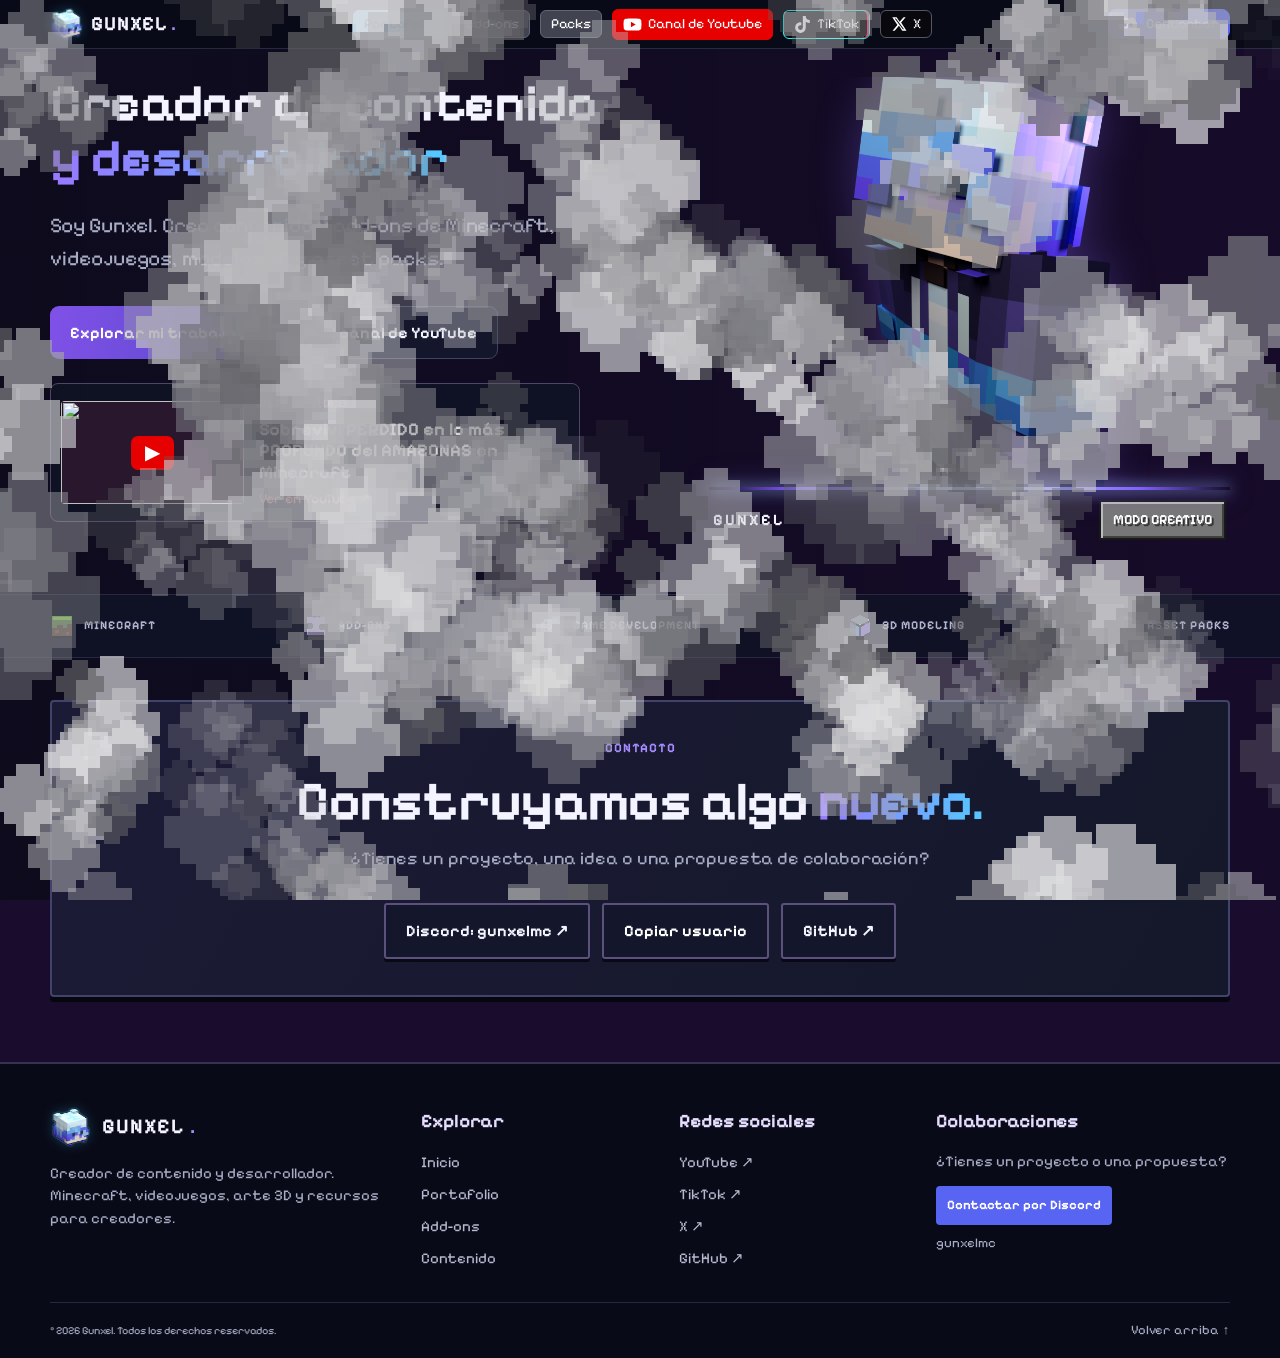
==== commit 4af4773b: "Simplificar portada: conservar presentación, especialidades, contacto y footer" ====
--- a/index.html
+++ b/index.html
@@ -16,9 +16,9 @@
     })();
     </script>
 
-    <meta name="site-version" content="20261124.45">
-
-    <link rel="icon" type="image/png" href="marca_agua_youtube_150.png?v=20261124.45">
+    <meta name="site-version" content="20261124.46">
+
+    <link rel="icon" type="image/png" href="marca_agua_youtube_150.png?v=20261124.46">
 
     <link rel="preload" as="image" href="https://raw.githubusercontent.com/InventivetalentDev/minecraft-assets/1.21.4/assets/minecraft/textures/block/tnt_side.png">
 
@@ -367,7 +367,7 @@
         <a class="brand" href="#inicio">
             <img
                 class="logo-image"
-                src="marca_agua_youtube_150.png?v=20261124.45"
+                src="marca_agua_youtube_150.png?v=20261124.46"
                 alt=""
                 width="42"
                 height="42"
@@ -390,9 +390,9 @@
 
             
 
-            <a class="portfolio-nav" href="#proyectos" data-project-filter="all">Portafolio</a>
+            <a class="portfolio-nav" href="/portafolio/">Portafolio</a>
             <a class="resource-nav" href="/add-ons/">add-ons</a>
-            <a class="resource-nav" href="#proyectos" data-project-filter="packs">Packs</a>
+            <a class="resource-nav" href="/portafolio/?categoria=packs">Packs</a>
 
             <!-- YOUTUBE -->
 
@@ -496,7 +496,7 @@
 
                 <div class="actions">
 
-                    <a class="button primary" href="#proyectos">
+                    <a class="button primary" href="/portafolio/">
                         Explorar mi trabajo ↗
                     </a>
 
@@ -546,7 +546,7 @@
 </script>
             </div>
 
-            <div class="hero-art skin-stage"><div class="skin-window"><img class="skin-render" src="/assets/gunxel-render.png.png?v=20261124.45" alt="Skin de Minecraft de Gunxel" onerror="this.hidden=true;this.closest('.skin-stage').classList.add('skin-pending')"><div class="skin-particles" aria-hidden="true"><i style="--x:8%;--rise:90px;--delay:0s;--size:3px"></i><i style="--x:45%;--rise:143px;--delay:0.12s;--size:4px"></i><i style="--x:82%;--rise:196px;--delay:0.24s;--size:5px"></i><i style="--x:34%;--rise:249px;--delay:0.36s;--size:6px"></i><i style="--x:71%;--rise:302px;--delay:0.48s;--size:7px"></i><i style="--x:23%;--rise:355px;--delay:0.6s;--size:3px"></i><i style="--x:60%;--rise:118px;--delay:0.72s;--size:4px"></i><i style="--x:12%;--rise:171px;--delay:0.84s;--size:5px"></i><i style="--x:49%;--rise:224px;--delay:0s;--size:6px"></i><i style="--x:86%;--rise:277px;--delay:0.12s;--size:7px"></i><i style="--x:38%;--rise:330px;--delay:0.24s;--size:3px"></i><i style="--x:75%;--rise:93px;--delay:0.36s;--size:4px"></i><i style="--x:27%;--rise:146px;--delay:0.48s;--size:5px"></i><i style="--x:64%;--rise:199px;--delay:0.6s;--size:6px"></i><i style="--x:16%;--rise:252px;--delay:0.72s;--size:7px"></i><i style="--x:53%;--rise:305px;--delay:0.84s;--size:3px"></i><i style="--x:90%;--rise:358px;--delay:0s;--size:4px"></i><i style="--x:42%;--rise:121px;--delay:0.12s;--size:5px"></i><i style="--x:79%;--rise:174px;--delay:0.24s;--size:6px"></i><i style="--x:31%;--rise:227px;--delay:0.36s;--size:7px"></i><i style="--x:68%;--rise:280px;--delay:0.48s;--size:3px"></i><i style="--x:20%;--rise:333px;--delay:0.6s;--size:4px"></i><i style="--x:57%;--rise:96px;--delay:0.72s;--size:5px"></i><i style="--x:9%;--rise:149px;--delay:0.84s;--size:6px"></i></div></div><div class="skin-light" aria-hidden="true"></div><div class="skin-caption"><span>GUNXEL</span><small class="mc-mode-label">MODO CREATIVO</small></div></div>
+            <div class="hero-art skin-stage"><div class="skin-window"><img class="skin-render" src="/assets/gunxel-render.png.png?v=20261124.46" alt="Skin de Minecraft de Gunxel" onerror="this.hidden=true;this.closest('.skin-stage').classList.add('skin-pending')"><div class="skin-particles" aria-hidden="true"><i style="--x:8%;--rise:90px;--delay:0s;--size:3px"></i><i style="--x:45%;--rise:143px;--delay:0.12s;--size:4px"></i><i style="--x:82%;--rise:196px;--delay:0.24s;--size:5px"></i><i style="--x:34%;--rise:249px;--delay:0.36s;--size:6px"></i><i style="--x:71%;--rise:302px;--delay:0.48s;--size:7px"></i><i style="--x:23%;--rise:355px;--delay:0.6s;--size:3px"></i><i style="--x:60%;--rise:118px;--delay:0.72s;--size:4px"></i><i style="--x:12%;--rise:171px;--delay:0.84s;--size:5px"></i><i style="--x:49%;--rise:224px;--delay:0s;--size:6px"></i><i style="--x:86%;--rise:277px;--delay:0.12s;--size:7px"></i><i style="--x:38%;--rise:330px;--delay:0.24s;--size:3px"></i><i style="--x:75%;--rise:93px;--delay:0.36s;--size:4px"></i><i style="--x:27%;--rise:146px;--delay:0.48s;--size:5px"></i><i style="--x:64%;--rise:199px;--delay:0.6s;--size:6px"></i><i style="--x:16%;--rise:252px;--delay:0.72s;--size:7px"></i><i style="--x:53%;--rise:305px;--delay:0.84s;--size:3px"></i><i style="--x:90%;--rise:358px;--delay:0s;--size:4px"></i><i style="--x:42%;--rise:121px;--delay:0.12s;--size:5px"></i><i style="--x:79%;--rise:174px;--delay:0.24s;--size:6px"></i><i style="--x:31%;--rise:227px;--delay:0.36s;--size:7px"></i><i style="--x:68%;--rise:280px;--delay:0.48s;--size:3px"></i><i style="--x:20%;--rise:333px;--delay:0.6s;--size:4px"></i><i style="--x:57%;--rise:96px;--delay:0.72s;--size:5px"></i><i style="--x:9%;--rise:149px;--delay:0.84s;--size:6px"></i></div></div><div class="skin-light" aria-hidden="true"></div><div class="skin-caption"><span>GUNXEL</span><small class="mc-mode-label">MODO CREATIVO</small></div></div>
         </section>
 
         <!-- ESPECIALIDADES -->
@@ -559,206 +559,9 @@
 
         <!-- PROYECTOS -->
 
-        <section id="proyectos" class="wrap section">
-
-            <div class="eyebrow">01 / PORTAFOLIO</div>
-
-            <h2>Un universo de <span>ideas.</span></h2>
-
-            <p>
-                Contenido, mundos y herramientas para crear sin límites.
-            </p>
-
-            <div class="filters" aria-label="Filtrar proyectos">
-
-                <button class="filter active" data-filter="all" aria-pressed="true">
-                    Todo
-                </button>
-
-                <button class="filter" data-filter="games" aria-pressed="false">
-                    Videojuegos
-                </button>
-
-                <button class="filter" data-filter="models" aria-pressed="false">
-                    Modelos 3D
-                </button>
-
-                <button class="filter" data-filter="packs" aria-pressed="false">
-                    Asset packs
-                </button>
-
-            </div>
-
-            <div class="project-grid">
-
-                <!-- VIDEOJUEGOS -->
-
-                <article class="project" data-category="games">
-
-                    <div class="visual game" data-slot="01 / GAME DEV">
-
-                        <svg viewBox="0 0 260 160" aria-hidden="true">
-                            <path d="M82 47h96c22 0 34 16 40 42l7 29c5 24-16 29-31 12l-26-28H92l-26 28c-15 17-36 12-31-12l7-29c6-26 18-42 40-42Z"/>
-                            <path d="M77 65v40M57 85h40M177 73h1M196 92h1"/>
-                        </svg>
-
-                    </div>
-
-                    <div class="project-body">
-
-                        <small>DESARROLLO</small>
-
-                        <h3>Videojuegos</h3>
-
-                        <p>
-                            Experiencias interactivas, mecánicas y mundos originales.
-                        </p>
-
-                        <span class="status">Portafolio por publicar</span>
-
-                    </div>
-
-                </article>
-
-                <!-- MODELOS 3D -->
-
-                <article class="project" data-category="models">
-
-                    <div class="visual model" data-slot="02 / 3D ART">
-
-                        <svg viewBox="0 0 260 160" aria-hidden="true">
-                            <path d="m130 19 72 36v65l-72 35-72-35V55Z M58 55l72 36 72-36 M130 91v64 M94 37l72 36v65"/>
-                        </svg>
-
-                    </div>
-
-                    <div class="project-body">
-
-                        <small>ARTE DIGITAL</small>
-
-                        <h3>Modelos 3D</h3>
-
-                        <p>
-                            Diseño de objetos, personajes y recursos tridimensionales.
-                        </p>
-
-                        <span class="status">Galería por publicar</span>
-
-                    </div>
-
-                </article>
-
-                <!-- ASSET PACKS -->
-
-                <article class="project" data-category="packs">
-
-                    <div class="visual pack" data-slot="03 / ASSETS">
-
-                        <svg viewBox="0 0 260 160" aria-hidden="true">
-                            <path d="m130 22 85 38-85 38-85-38Z M45 85l85 38 85-38 M45 110l85 38 85-38 M88 41l85 38"/>
-                        </svg>
-
-                    </div>
-
-                    <div class="project-body">
-
-                        <small>RECURSOS</small>
-
-                        <h3>Asset packs</h3>
-
-                        <p>
-                            Colecciones de recursos para otros desarrolladores.
-                        </p>
-
-                        <span class="status">Catálogo por publicar</span>
-
-                    </div>
-
-                </article>
-
-            </div>
-
-        </section>
-
-        <!-- YOUTUBE -->
-
-        
-        <section id="youtube" class="wrap section">
-
-            <div class="youtube-panel">
-
-                <div class="yt-icon" aria-hidden="true">▶</div>
-
-                <div>
-
-                    <div class="eyebrow">02 / CONTENIDO</div>
-
-                    <h2>Nos vemos en <span>YouTube.</span></h2>
-
-                    <p>
-                        Minecraft, creatividad y experiencias dentro del juego.
-                    </p>
-
-                    <a
-                        id="youtube-link"
-                        class="button secondary"
-                        href="https://www.youtube.com/@Gunxel"
-                        target="_blank"
-                        rel="noopener noreferrer"
-                    >
-                        Visitar mi canal ↗
-                    </a>
-
-                </div>
-
-            </div>
-
-        </section>
-
-        <!-- SOBRE MÍ -->
-
-        <section id="sobre-mi" class="wrap section about">
-
-            <div class="about-img">
-
-                <img
-                    src="https://avatars.githubusercontent.com/u/360752888?v=4"
-                    alt="Ilustración de Gunxel"
-                    loading="lazy"
-                >
-
-            </div>
-
-            <div>
-
-                <div class="eyebrow">03 / SOBRE MÍ</div>
-
-                <h2>Más allá de <span>los bloques.</span></h2>
-
-                <p>
-                    Soy creador de contenido de Minecraft,
-                    desarrollador de videojuegos y artista 3D.
-                    Construyo experiencias y diseño recursos
-                    para ayudar a otros desarrolladores a hacer
-                    realidad sus ideas.
-                </p>
-
-                <div class="skills">
-                    <span>Minecraft</span>
-                    <span>Game development</span>
-                    <span>Modelado 3D</span>
-                    <span>Asset creation</span>
-                </div>
-
-            </div>
-
-        </section>
-
-        <!-- CONTACTO -->
-
         <section id="contacto" class="wrap section contact">
 
-            <div class="eyebrow">04 / CONTACTO</div>
+            <div class="eyebrow">CONTACTO</div>
 
             <h2>Construyamos algo <span>nuevo.</span></h2>
 
@@ -814,7 +617,7 @@
 
                     <img
                         class="logo-image"
-                        src="marca_agua_youtube_150.png?v=20261124.45"
+                        src="marca_agua_youtube_150.png?v=20261124.46"
                         alt=""
                         width="36"
                         height="36"
@@ -839,9 +642,9 @@
                 <h3>Explorar</h3>
 
                 <a href="#inicio">Inicio</a>
-                <a href="#proyectos">Proyectos</a>
-                <a href="#sobre-mi">Sobre mí</a>
-                <a href="#youtube">Contenido</a>
+                <a href="/portafolio/">Portafolio</a>
+                <a href="/add-ons/">Add-ons</a>
+                <a href="/#latest-video-card">Contenido</a>
 
             </div>
 
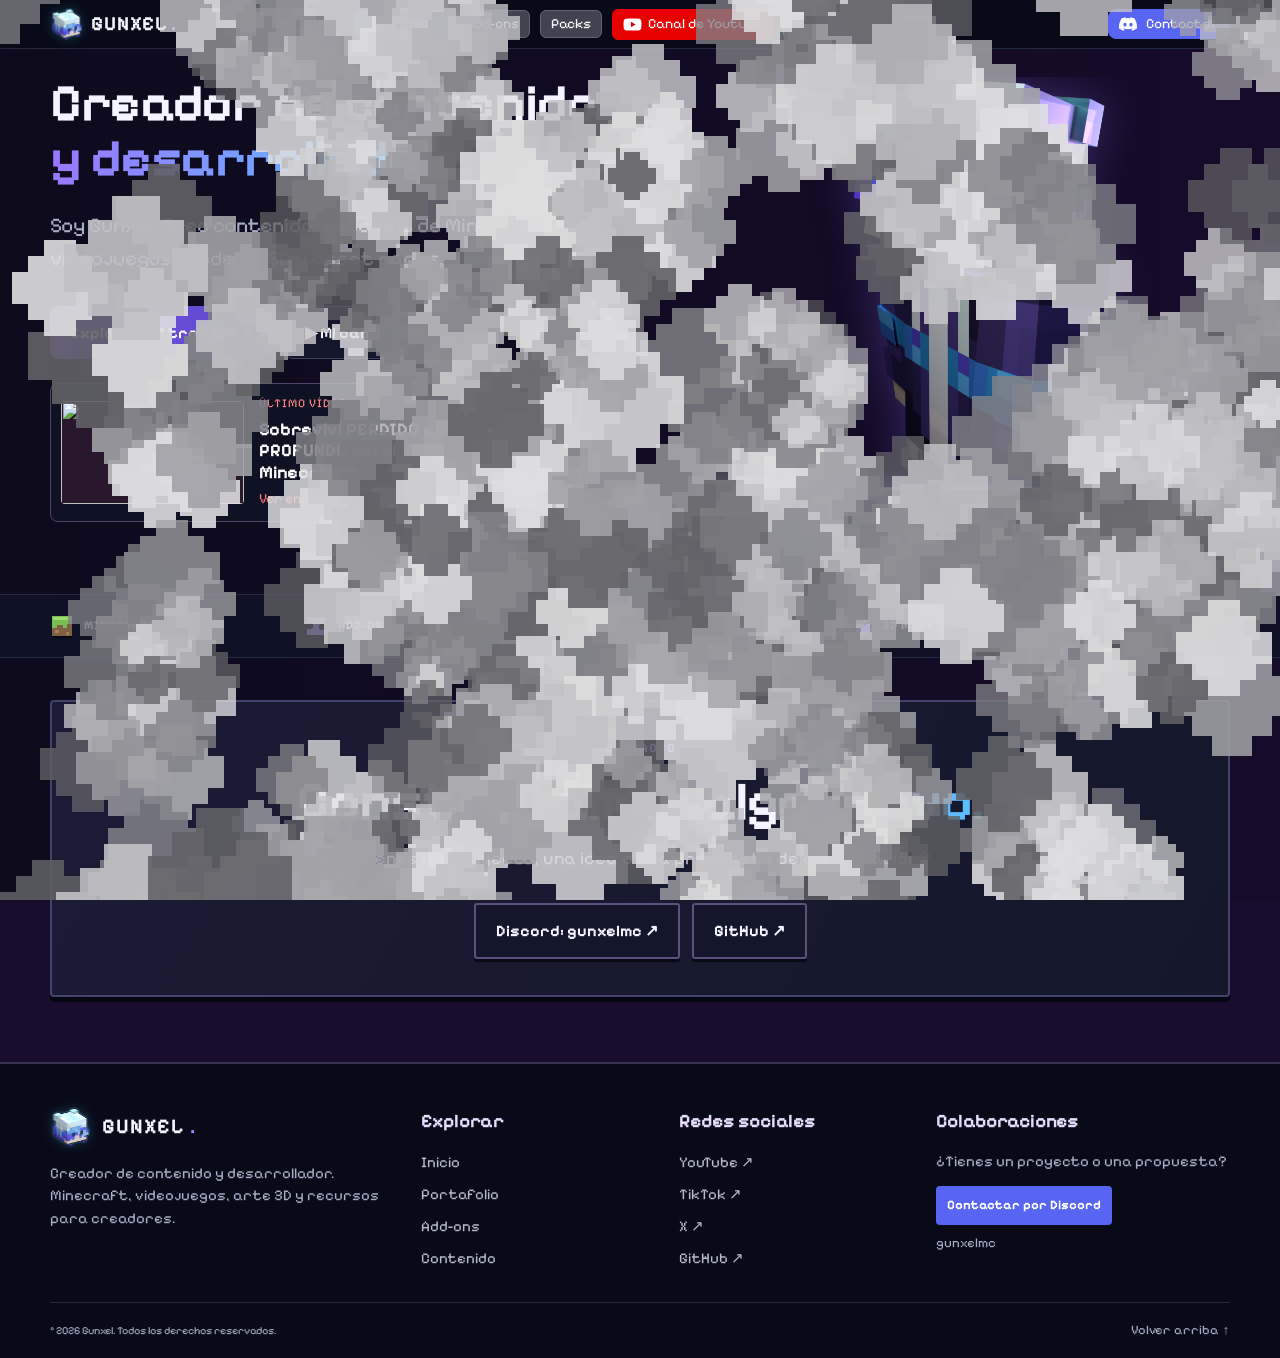
==== commit eb04f620: "Eliminar botón redundante de copiar usuario en Contacto" ====
--- a/index.html
+++ b/index.html
@@ -16,9 +16,9 @@
     })();
     </script>
 
-    <meta name="site-version" content="20261124.46">
-
-    <link rel="icon" type="image/png" href="marca_agua_youtube_150.png?v=20261124.46">
+    <meta name="site-version" content="20261124.47">
+
+    <link rel="icon" type="image/png" href="marca_agua_youtube_150.png?v=20261124.47">
 
     <link rel="preload" as="image" href="https://raw.githubusercontent.com/InventivetalentDev/minecraft-assets/1.21.4/assets/minecraft/textures/block/tnt_side.png">
 
@@ -367,7 +367,7 @@
         <a class="brand" href="#inicio">
             <img
                 class="logo-image"
-                src="marca_agua_youtube_150.png?v=20261124.46"
+                src="marca_agua_youtube_150.png?v=20261124.47"
                 alt=""
                 width="42"
                 height="42"
@@ -546,7 +546,7 @@
 </script>
             </div>
 
-            <div class="hero-art skin-stage"><div class="skin-window"><img class="skin-render" src="/assets/gunxel-render.png.png?v=20261124.46" alt="Skin de Minecraft de Gunxel" onerror="this.hidden=true;this.closest('.skin-stage').classList.add('skin-pending')"><div class="skin-particles" aria-hidden="true"><i style="--x:8%;--rise:90px;--delay:0s;--size:3px"></i><i style="--x:45%;--rise:143px;--delay:0.12s;--size:4px"></i><i style="--x:82%;--rise:196px;--delay:0.24s;--size:5px"></i><i style="--x:34%;--rise:249px;--delay:0.36s;--size:6px"></i><i style="--x:71%;--rise:302px;--delay:0.48s;--size:7px"></i><i style="--x:23%;--rise:355px;--delay:0.6s;--size:3px"></i><i style="--x:60%;--rise:118px;--delay:0.72s;--size:4px"></i><i style="--x:12%;--rise:171px;--delay:0.84s;--size:5px"></i><i style="--x:49%;--rise:224px;--delay:0s;--size:6px"></i><i style="--x:86%;--rise:277px;--delay:0.12s;--size:7px"></i><i style="--x:38%;--rise:330px;--delay:0.24s;--size:3px"></i><i style="--x:75%;--rise:93px;--delay:0.36s;--size:4px"></i><i style="--x:27%;--rise:146px;--delay:0.48s;--size:5px"></i><i style="--x:64%;--rise:199px;--delay:0.6s;--size:6px"></i><i style="--x:16%;--rise:252px;--delay:0.72s;--size:7px"></i><i style="--x:53%;--rise:305px;--delay:0.84s;--size:3px"></i><i style="--x:90%;--rise:358px;--delay:0s;--size:4px"></i><i style="--x:42%;--rise:121px;--delay:0.12s;--size:5px"></i><i style="--x:79%;--rise:174px;--delay:0.24s;--size:6px"></i><i style="--x:31%;--rise:227px;--delay:0.36s;--size:7px"></i><i style="--x:68%;--rise:280px;--delay:0.48s;--size:3px"></i><i style="--x:20%;--rise:333px;--delay:0.6s;--size:4px"></i><i style="--x:57%;--rise:96px;--delay:0.72s;--size:5px"></i><i style="--x:9%;--rise:149px;--delay:0.84s;--size:6px"></i></div></div><div class="skin-light" aria-hidden="true"></div><div class="skin-caption"><span>GUNXEL</span><small class="mc-mode-label">MODO CREATIVO</small></div></div>
+            <div class="hero-art skin-stage"><div class="skin-window"><img class="skin-render" src="/assets/gunxel-render.png.png?v=20261124.47" alt="Skin de Minecraft de Gunxel" onerror="this.hidden=true;this.closest('.skin-stage').classList.add('skin-pending')"><div class="skin-particles" aria-hidden="true"><i style="--x:8%;--rise:90px;--delay:0s;--size:3px"></i><i style="--x:45%;--rise:143px;--delay:0.12s;--size:4px"></i><i style="--x:82%;--rise:196px;--delay:0.24s;--size:5px"></i><i style="--x:34%;--rise:249px;--delay:0.36s;--size:6px"></i><i style="--x:71%;--rise:302px;--delay:0.48s;--size:7px"></i><i style="--x:23%;--rise:355px;--delay:0.6s;--size:3px"></i><i style="--x:60%;--rise:118px;--delay:0.72s;--size:4px"></i><i style="--x:12%;--rise:171px;--delay:0.84s;--size:5px"></i><i style="--x:49%;--rise:224px;--delay:0s;--size:6px"></i><i style="--x:86%;--rise:277px;--delay:0.12s;--size:7px"></i><i style="--x:38%;--rise:330px;--delay:0.24s;--size:3px"></i><i style="--x:75%;--rise:93px;--delay:0.36s;--size:4px"></i><i style="--x:27%;--rise:146px;--delay:0.48s;--size:5px"></i><i style="--x:64%;--rise:199px;--delay:0.6s;--size:6px"></i><i style="--x:16%;--rise:252px;--delay:0.72s;--size:7px"></i><i style="--x:53%;--rise:305px;--delay:0.84s;--size:3px"></i><i style="--x:90%;--rise:358px;--delay:0s;--size:4px"></i><i style="--x:42%;--rise:121px;--delay:0.12s;--size:5px"></i><i style="--x:79%;--rise:174px;--delay:0.24s;--size:6px"></i><i style="--x:31%;--rise:227px;--delay:0.36s;--size:7px"></i><i style="--x:68%;--rise:280px;--delay:0.48s;--size:3px"></i><i style="--x:20%;--rise:333px;--delay:0.6s;--size:4px"></i><i style="--x:57%;--rise:96px;--delay:0.72s;--size:5px"></i><i style="--x:9%;--rise:149px;--delay:0.84s;--size:6px"></i></div></div><div class="skin-light" aria-hidden="true"></div><div class="skin-caption"><span>GUNXEL</span><small class="mc-mode-label">MODO CREATIVO</small></div></div>
         </section>
 
         <!-- ESPECIALIDADES -->
@@ -580,13 +580,7 @@
                     Discord: gunxelmc ↗
                 </a>
 
-                <button
-                    type="button"
-                    class="button secondary"
-                    id="copy-discord"
-                >
-                    Copiar usuario
-                </button>
+                
 
                 <a
                     class="button secondary"
@@ -617,7 +611,7 @@
 
                     <img
                         class="logo-image"
-                        src="marca_agua_youtube_150.png?v=20261124.46"
+                        src="marca_agua_youtube_150.png?v=20261124.47"
                         alt=""
                         width="36"
                         height="36"
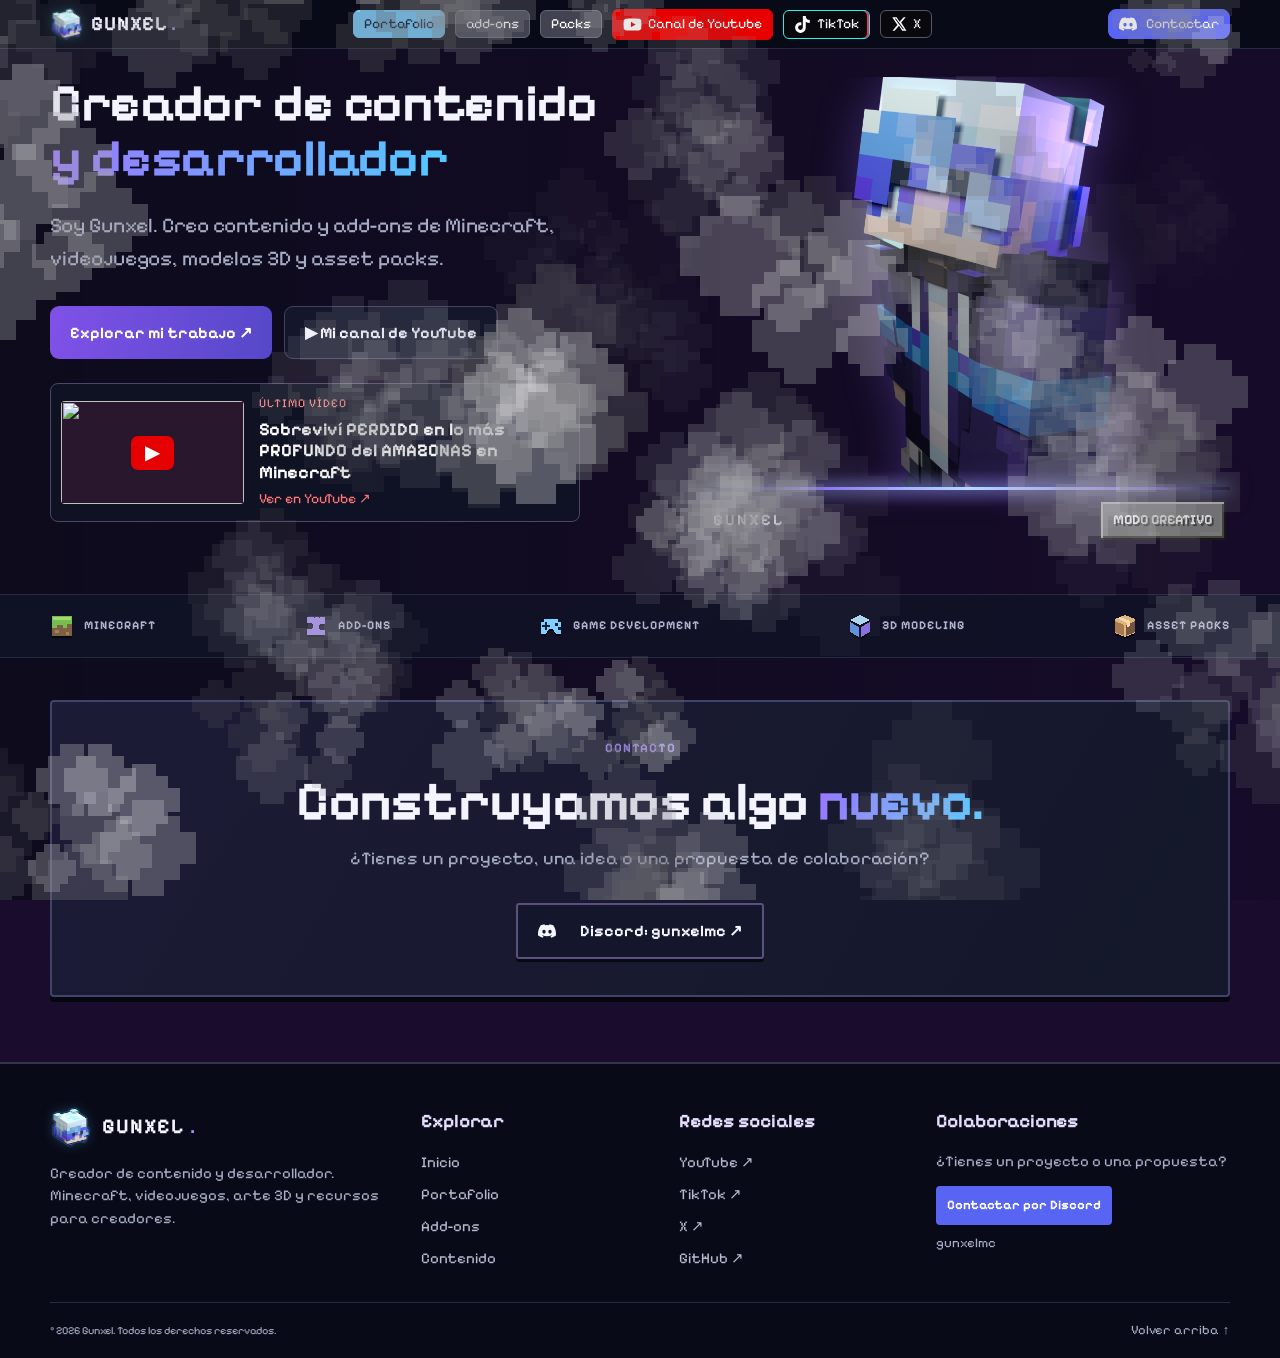
==== commit bda54301: "Quitar GitHub de Contacto y añadir icono Discord" ====
--- a/index.html
+++ b/index.html
@@ -16,9 +16,9 @@
     })();
     </script>
 
-    <meta name="site-version" content="20261124.47">
-
-    <link rel="icon" type="image/png" href="marca_agua_youtube_150.png?v=20261124.47">
+    <meta name="site-version" content="20261124.48">
+
+    <link rel="icon" type="image/png" href="marca_agua_youtube_150.png?v=20261124.48">
 
     <link rel="preload" as="image" href="https://raw.githubusercontent.com/InventivetalentDev/minecraft-assets/1.21.4/assets/minecraft/textures/block/tnt_side.png">
 
@@ -367,7 +367,7 @@
         <a class="brand" href="#inicio">
             <img
                 class="logo-image"
-                src="marca_agua_youtube_150.png?v=20261124.47"
+                src="marca_agua_youtube_150.png?v=20261124.48"
                 alt=""
                 width="42"
                 height="42"
@@ -546,7 +546,7 @@
 </script>
             </div>
 
-            <div class="hero-art skin-stage"><div class="skin-window"><img class="skin-render" src="/assets/gunxel-render.png.png?v=20261124.47" alt="Skin de Minecraft de Gunxel" onerror="this.hidden=true;this.closest('.skin-stage').classList.add('skin-pending')"><div class="skin-particles" aria-hidden="true"><i style="--x:8%;--rise:90px;--delay:0s;--size:3px"></i><i style="--x:45%;--rise:143px;--delay:0.12s;--size:4px"></i><i style="--x:82%;--rise:196px;--delay:0.24s;--size:5px"></i><i style="--x:34%;--rise:249px;--delay:0.36s;--size:6px"></i><i style="--x:71%;--rise:302px;--delay:0.48s;--size:7px"></i><i style="--x:23%;--rise:355px;--delay:0.6s;--size:3px"></i><i style="--x:60%;--rise:118px;--delay:0.72s;--size:4px"></i><i style="--x:12%;--rise:171px;--delay:0.84s;--size:5px"></i><i style="--x:49%;--rise:224px;--delay:0s;--size:6px"></i><i style="--x:86%;--rise:277px;--delay:0.12s;--size:7px"></i><i style="--x:38%;--rise:330px;--delay:0.24s;--size:3px"></i><i style="--x:75%;--rise:93px;--delay:0.36s;--size:4px"></i><i style="--x:27%;--rise:146px;--delay:0.48s;--size:5px"></i><i style="--x:64%;--rise:199px;--delay:0.6s;--size:6px"></i><i style="--x:16%;--rise:252px;--delay:0.72s;--size:7px"></i><i style="--x:53%;--rise:305px;--delay:0.84s;--size:3px"></i><i style="--x:90%;--rise:358px;--delay:0s;--size:4px"></i><i style="--x:42%;--rise:121px;--delay:0.12s;--size:5px"></i><i style="--x:79%;--rise:174px;--delay:0.24s;--size:6px"></i><i style="--x:31%;--rise:227px;--delay:0.36s;--size:7px"></i><i style="--x:68%;--rise:280px;--delay:0.48s;--size:3px"></i><i style="--x:20%;--rise:333px;--delay:0.6s;--size:4px"></i><i style="--x:57%;--rise:96px;--delay:0.72s;--size:5px"></i><i style="--x:9%;--rise:149px;--delay:0.84s;--size:6px"></i></div></div><div class="skin-light" aria-hidden="true"></div><div class="skin-caption"><span>GUNXEL</span><small class="mc-mode-label">MODO CREATIVO</small></div></div>
+            <div class="hero-art skin-stage"><div class="skin-window"><img class="skin-render" src="/assets/gunxel-render.png.png?v=20261124.48" alt="Skin de Minecraft de Gunxel" onerror="this.hidden=true;this.closest('.skin-stage').classList.add('skin-pending')"><div class="skin-particles" aria-hidden="true"><i style="--x:8%;--rise:90px;--delay:0s;--size:3px"></i><i style="--x:45%;--rise:143px;--delay:0.12s;--size:4px"></i><i style="--x:82%;--rise:196px;--delay:0.24s;--size:5px"></i><i style="--x:34%;--rise:249px;--delay:0.36s;--size:6px"></i><i style="--x:71%;--rise:302px;--delay:0.48s;--size:7px"></i><i style="--x:23%;--rise:355px;--delay:0.6s;--size:3px"></i><i style="--x:60%;--rise:118px;--delay:0.72s;--size:4px"></i><i style="--x:12%;--rise:171px;--delay:0.84s;--size:5px"></i><i style="--x:49%;--rise:224px;--delay:0s;--size:6px"></i><i style="--x:86%;--rise:277px;--delay:0.12s;--size:7px"></i><i style="--x:38%;--rise:330px;--delay:0.24s;--size:3px"></i><i style="--x:75%;--rise:93px;--delay:0.36s;--size:4px"></i><i style="--x:27%;--rise:146px;--delay:0.48s;--size:5px"></i><i style="--x:64%;--rise:199px;--delay:0.6s;--size:6px"></i><i style="--x:16%;--rise:252px;--delay:0.72s;--size:7px"></i><i style="--x:53%;--rise:305px;--delay:0.84s;--size:3px"></i><i style="--x:90%;--rise:358px;--delay:0s;--size:4px"></i><i style="--x:42%;--rise:121px;--delay:0.12s;--size:5px"></i><i style="--x:79%;--rise:174px;--delay:0.24s;--size:6px"></i><i style="--x:31%;--rise:227px;--delay:0.36s;--size:7px"></i><i style="--x:68%;--rise:280px;--delay:0.48s;--size:3px"></i><i style="--x:20%;--rise:333px;--delay:0.6s;--size:4px"></i><i style="--x:57%;--rise:96px;--delay:0.72s;--size:5px"></i><i style="--x:9%;--rise:149px;--delay:0.84s;--size:6px"></i></div></div><div class="skin-light" aria-hidden="true"></div><div class="skin-caption"><span>GUNXEL</span><small class="mc-mode-label">MODO CREATIVO</small></div></div>
         </section>
 
         <!-- ESPECIALIDADES -->
@@ -577,19 +577,24 @@
                     target="_blank"
                     rel="noopener noreferrer"
                 >
+                    <svg
+                width="18"
+                height="18"
+                viewBox="0 0 127.14 96.36"
+                aria-hidden="true"
+                style="vertical-align:middle;margin-right:6px"
+            >
+                <path
+                    fill="currentColor"
+                    d="M107.7 8.07A105.15 105.15 0 0 0 81.47 0a72.06 72.06 0 0 0-3.36 6.83A97.68 97.68 0 0 0 49 6.83 72.37 72.37 0 0 0 45.64 0a105.89 105.89 0 0 0-26.27 8.14C2.79 32.65-1.71 56.54.53 80.09a105.73 105.73 0 0 0 32.17 16.27 77.7 77.7 0 0 0 6.89-11.31 68.42 68.42 0 0 1-10.84-5.18c.91-.66 1.8-1.34 2.66-2.04a75.57 75.57 0 0 0 64.32 0c.87.71 1.76 1.39 2.67 2.04a68.68 68.68 0 0 1-10.86 5.19 77 77 0 0 0 6.89 11.3A105.25 105.25 0 0 0 126.6 80.1c2.63-27.29-4.49-50.98-18.9-72.03ZM42.45 65.69C36.18 65.69 31 59.98 31 52.96s5.1-12.74 11.41-12.74c6.37 0 11.55 5.78 11.44 12.74 0 7.02-5.1 12.73-11.4 12.73Zm42.24 0c-6.27 0-11.41-5.71-11.41-12.73s5.1-12.74 11.41-12.74c6.37 0 11.55 5.78 11.44 12.74 0 7.02-5.07 12.73-11.44 12.73Z"
+                />
+            </svg>
                     Discord: gunxelmc ↗
                 </a>
 
                 
 
-                <a
-                    class="button secondary"
-                    href="https://github.com/gunxel"
-                    target="_blank"
-                    rel="noopener noreferrer"
-                >
-                    GitHub ↗
-                </a>
+                
 
             </div>
 
@@ -611,7 +616,7 @@
 
                     <img
                         class="logo-image"
-                        src="marca_agua_youtube_150.png?v=20261124.47"
+                        src="marca_agua_youtube_150.png?v=20261124.48"
                         alt=""
                         width="36"
                         height="36"
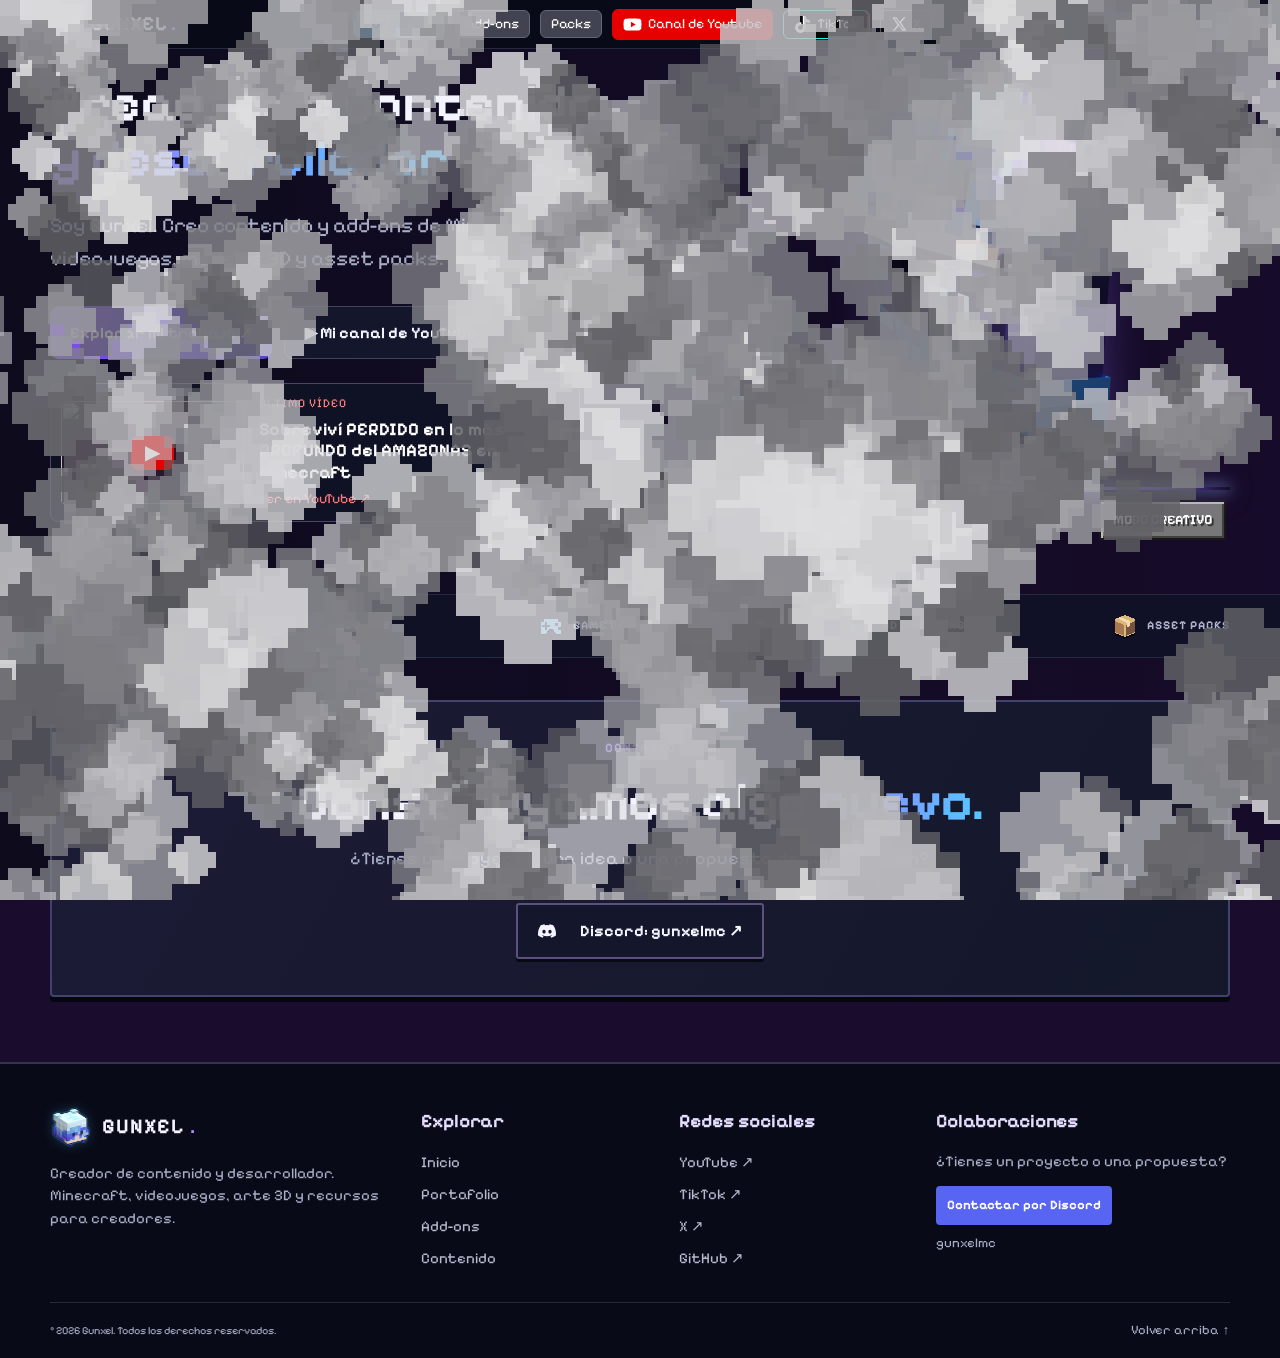
==== commit be457ce7: "Dirigir botón Packs al nuevo catálogo" ====
--- a/index.html
+++ b/index.html
@@ -16,9 +16,9 @@
     })();
     </script>
 
-    <meta name="site-version" content="20261124.48">
-
-    <link rel="icon" type="image/png" href="marca_agua_youtube_150.png?v=20261124.48">
+    <meta name="site-version" content="20261124.52">
+
+    <link rel="icon" type="image/png" href="marca_agua_youtube_150.png?v=20261124.52">
 
     <link rel="preload" as="image" href="https://raw.githubusercontent.com/InventivetalentDev/minecraft-assets/1.21.4/assets/minecraft/textures/block/tnt_side.png">
 
@@ -367,7 +367,7 @@
         <a class="brand" href="#inicio">
             <img
                 class="logo-image"
-                src="marca_agua_youtube_150.png?v=20261124.48"
+                src="marca_agua_youtube_150.png?v=20261124.52"
                 alt=""
                 width="42"
                 height="42"
@@ -392,7 +392,7 @@
 
             <a class="portfolio-nav" href="/portafolio/">Portafolio</a>
             <a class="resource-nav" href="/add-ons/">add-ons</a>
-            <a class="resource-nav" href="/portafolio/?categoria=packs">Packs</a>
+            <a class="resource-nav" href="/packs/">Packs</a>
 
             <!-- YOUTUBE -->
 
@@ -546,7 +546,7 @@
 </script>
             </div>
 
-            <div class="hero-art skin-stage"><div class="skin-window"><img class="skin-render" src="/assets/gunxel-render.png.png?v=20261124.48" alt="Skin de Minecraft de Gunxel" onerror="this.hidden=true;this.closest('.skin-stage').classList.add('skin-pending')"><div class="skin-particles" aria-hidden="true"><i style="--x:8%;--rise:90px;--delay:0s;--size:3px"></i><i style="--x:45%;--rise:143px;--delay:0.12s;--size:4px"></i><i style="--x:82%;--rise:196px;--delay:0.24s;--size:5px"></i><i style="--x:34%;--rise:249px;--delay:0.36s;--size:6px"></i><i style="--x:71%;--rise:302px;--delay:0.48s;--size:7px"></i><i style="--x:23%;--rise:355px;--delay:0.6s;--size:3px"></i><i style="--x:60%;--rise:118px;--delay:0.72s;--size:4px"></i><i style="--x:12%;--rise:171px;--delay:0.84s;--size:5px"></i><i style="--x:49%;--rise:224px;--delay:0s;--size:6px"></i><i style="--x:86%;--rise:277px;--delay:0.12s;--size:7px"></i><i style="--x:38%;--rise:330px;--delay:0.24s;--size:3px"></i><i style="--x:75%;--rise:93px;--delay:0.36s;--size:4px"></i><i style="--x:27%;--rise:146px;--delay:0.48s;--size:5px"></i><i style="--x:64%;--rise:199px;--delay:0.6s;--size:6px"></i><i style="--x:16%;--rise:252px;--delay:0.72s;--size:7px"></i><i style="--x:53%;--rise:305px;--delay:0.84s;--size:3px"></i><i style="--x:90%;--rise:358px;--delay:0s;--size:4px"></i><i style="--x:42%;--rise:121px;--delay:0.12s;--size:5px"></i><i style="--x:79%;--rise:174px;--delay:0.24s;--size:6px"></i><i style="--x:31%;--rise:227px;--delay:0.36s;--size:7px"></i><i style="--x:68%;--rise:280px;--delay:0.48s;--size:3px"></i><i style="--x:20%;--rise:333px;--delay:0.6s;--size:4px"></i><i style="--x:57%;--rise:96px;--delay:0.72s;--size:5px"></i><i style="--x:9%;--rise:149px;--delay:0.84s;--size:6px"></i></div></div><div class="skin-light" aria-hidden="true"></div><div class="skin-caption"><span>GUNXEL</span><small class="mc-mode-label">MODO CREATIVO</small></div></div>
+            <div class="hero-art skin-stage"><div class="skin-window"><img class="skin-render" src="/assets/gunxel-render.png.png?v=20261124.52" alt="Skin de Minecraft de Gunxel" onerror="this.hidden=true;this.closest('.skin-stage').classList.add('skin-pending')"><div class="skin-particles" aria-hidden="true"><i style="--x:8%;--rise:90px;--delay:0s;--size:3px"></i><i style="--x:45%;--rise:143px;--delay:0.12s;--size:4px"></i><i style="--x:82%;--rise:196px;--delay:0.24s;--size:5px"></i><i style="--x:34%;--rise:249px;--delay:0.36s;--size:6px"></i><i style="--x:71%;--rise:302px;--delay:0.48s;--size:7px"></i><i style="--x:23%;--rise:355px;--delay:0.6s;--size:3px"></i><i style="--x:60%;--rise:118px;--delay:0.72s;--size:4px"></i><i style="--x:12%;--rise:171px;--delay:0.84s;--size:5px"></i><i style="--x:49%;--rise:224px;--delay:0s;--size:6px"></i><i style="--x:86%;--rise:277px;--delay:0.12s;--size:7px"></i><i style="--x:38%;--rise:330px;--delay:0.24s;--size:3px"></i><i style="--x:75%;--rise:93px;--delay:0.36s;--size:4px"></i><i style="--x:27%;--rise:146px;--delay:0.48s;--size:5px"></i><i style="--x:64%;--rise:199px;--delay:0.6s;--size:6px"></i><i style="--x:16%;--rise:252px;--delay:0.72s;--size:7px"></i><i style="--x:53%;--rise:305px;--delay:0.84s;--size:3px"></i><i style="--x:90%;--rise:358px;--delay:0s;--size:4px"></i><i style="--x:42%;--rise:121px;--delay:0.12s;--size:5px"></i><i style="--x:79%;--rise:174px;--delay:0.24s;--size:6px"></i><i style="--x:31%;--rise:227px;--delay:0.36s;--size:7px"></i><i style="--x:68%;--rise:280px;--delay:0.48s;--size:3px"></i><i style="--x:20%;--rise:333px;--delay:0.6s;--size:4px"></i><i style="--x:57%;--rise:96px;--delay:0.72s;--size:5px"></i><i style="--x:9%;--rise:149px;--delay:0.84s;--size:6px"></i></div></div><div class="skin-light" aria-hidden="true"></div><div class="skin-caption"><span>GUNXEL</span><small class="mc-mode-label">MODO CREATIVO</small></div></div>
         </section>
 
         <!-- ESPECIALIDADES -->
@@ -616,7 +616,7 @@
 
                     <img
                         class="logo-image"
-                        src="marca_agua_youtube_150.png?v=20261124.48"
+                        src="marca_agua_youtube_150.png?v=20261124.52"
                         alt=""
                         width="36"
                         height="36"
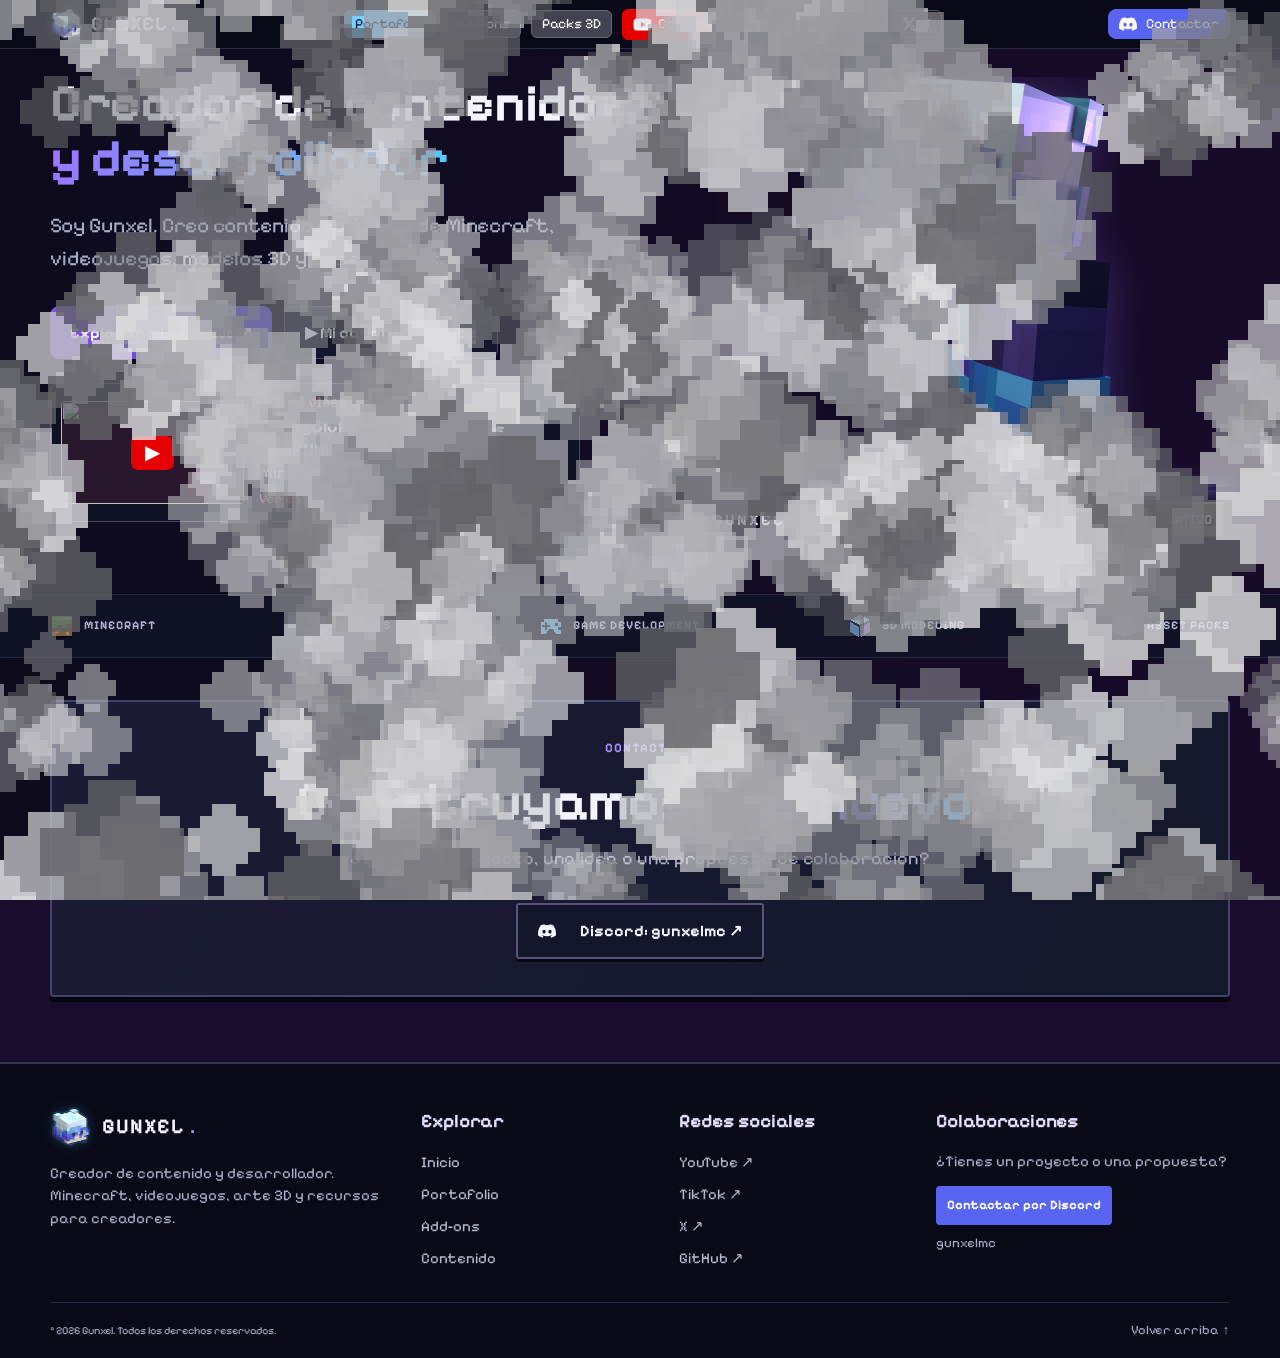
==== commit ba39062d: "Renombrar botón del header a Packs 3D" ====
--- a/index.html
+++ b/index.html
@@ -16,9 +16,9 @@
     })();
     </script>
 
-    <meta name="site-version" content="20261124.52">
-
-    <link rel="icon" type="image/png" href="marca_agua_youtube_150.png?v=20261124.52">
+    <meta name="site-version" content="20261124.53">
+
+    <link rel="icon" type="image/png" href="marca_agua_youtube_150.png?v=20261124.53">
 
     <link rel="preload" as="image" href="https://raw.githubusercontent.com/InventivetalentDev/minecraft-assets/1.21.4/assets/minecraft/textures/block/tnt_side.png">
 
@@ -367,7 +367,7 @@
         <a class="brand" href="#inicio">
             <img
                 class="logo-image"
-                src="marca_agua_youtube_150.png?v=20261124.52"
+                src="marca_agua_youtube_150.png?v=20261124.53"
                 alt=""
                 width="42"
                 height="42"
@@ -392,7 +392,7 @@
 
             <a class="portfolio-nav" href="/portafolio/">Portafolio</a>
             <a class="resource-nav" href="/add-ons/">add-ons</a>
-            <a class="resource-nav" href="/packs/">Packs</a>
+            <a class="resource-nav" href="/packs/">Packs 3D</a>
 
             <!-- YOUTUBE -->
 
@@ -546,7 +546,7 @@
 </script>
             </div>
 
-            <div class="hero-art skin-stage"><div class="skin-window"><img class="skin-render" src="/assets/gunxel-render.png.png?v=20261124.52" alt="Skin de Minecraft de Gunxel" onerror="this.hidden=true;this.closest('.skin-stage').classList.add('skin-pending')"><div class="skin-particles" aria-hidden="true"><i style="--x:8%;--rise:90px;--delay:0s;--size:3px"></i><i style="--x:45%;--rise:143px;--delay:0.12s;--size:4px"></i><i style="--x:82%;--rise:196px;--delay:0.24s;--size:5px"></i><i style="--x:34%;--rise:249px;--delay:0.36s;--size:6px"></i><i style="--x:71%;--rise:302px;--delay:0.48s;--size:7px"></i><i style="--x:23%;--rise:355px;--delay:0.6s;--size:3px"></i><i style="--x:60%;--rise:118px;--delay:0.72s;--size:4px"></i><i style="--x:12%;--rise:171px;--delay:0.84s;--size:5px"></i><i style="--x:49%;--rise:224px;--delay:0s;--size:6px"></i><i style="--x:86%;--rise:277px;--delay:0.12s;--size:7px"></i><i style="--x:38%;--rise:330px;--delay:0.24s;--size:3px"></i><i style="--x:75%;--rise:93px;--delay:0.36s;--size:4px"></i><i style="--x:27%;--rise:146px;--delay:0.48s;--size:5px"></i><i style="--x:64%;--rise:199px;--delay:0.6s;--size:6px"></i><i style="--x:16%;--rise:252px;--delay:0.72s;--size:7px"></i><i style="--x:53%;--rise:305px;--delay:0.84s;--size:3px"></i><i style="--x:90%;--rise:358px;--delay:0s;--size:4px"></i><i style="--x:42%;--rise:121px;--delay:0.12s;--size:5px"></i><i style="--x:79%;--rise:174px;--delay:0.24s;--size:6px"></i><i style="--x:31%;--rise:227px;--delay:0.36s;--size:7px"></i><i style="--x:68%;--rise:280px;--delay:0.48s;--size:3px"></i><i style="--x:20%;--rise:333px;--delay:0.6s;--size:4px"></i><i style="--x:57%;--rise:96px;--delay:0.72s;--size:5px"></i><i style="--x:9%;--rise:149px;--delay:0.84s;--size:6px"></i></div></div><div class="skin-light" aria-hidden="true"></div><div class="skin-caption"><span>GUNXEL</span><small class="mc-mode-label">MODO CREATIVO</small></div></div>
+            <div class="hero-art skin-stage"><div class="skin-window"><img class="skin-render" src="/assets/gunxel-render.png.png?v=20261124.53" alt="Skin de Minecraft de Gunxel" onerror="this.hidden=true;this.closest('.skin-stage').classList.add('skin-pending')"><div class="skin-particles" aria-hidden="true"><i style="--x:8%;--rise:90px;--delay:0s;--size:3px"></i><i style="--x:45%;--rise:143px;--delay:0.12s;--size:4px"></i><i style="--x:82%;--rise:196px;--delay:0.24s;--size:5px"></i><i style="--x:34%;--rise:249px;--delay:0.36s;--size:6px"></i><i style="--x:71%;--rise:302px;--delay:0.48s;--size:7px"></i><i style="--x:23%;--rise:355px;--delay:0.6s;--size:3px"></i><i style="--x:60%;--rise:118px;--delay:0.72s;--size:4px"></i><i style="--x:12%;--rise:171px;--delay:0.84s;--size:5px"></i><i style="--x:49%;--rise:224px;--delay:0s;--size:6px"></i><i style="--x:86%;--rise:277px;--delay:0.12s;--size:7px"></i><i style="--x:38%;--rise:330px;--delay:0.24s;--size:3px"></i><i style="--x:75%;--rise:93px;--delay:0.36s;--size:4px"></i><i style="--x:27%;--rise:146px;--delay:0.48s;--size:5px"></i><i style="--x:64%;--rise:199px;--delay:0.6s;--size:6px"></i><i style="--x:16%;--rise:252px;--delay:0.72s;--size:7px"></i><i style="--x:53%;--rise:305px;--delay:0.84s;--size:3px"></i><i style="--x:90%;--rise:358px;--delay:0s;--size:4px"></i><i style="--x:42%;--rise:121px;--delay:0.12s;--size:5px"></i><i style="--x:79%;--rise:174px;--delay:0.24s;--size:6px"></i><i style="--x:31%;--rise:227px;--delay:0.36s;--size:7px"></i><i style="--x:68%;--rise:280px;--delay:0.48s;--size:3px"></i><i style="--x:20%;--rise:333px;--delay:0.6s;--size:4px"></i><i style="--x:57%;--rise:96px;--delay:0.72s;--size:5px"></i><i style="--x:9%;--rise:149px;--delay:0.84s;--size:6px"></i></div></div><div class="skin-light" aria-hidden="true"></div><div class="skin-caption"><span>GUNXEL</span><small class="mc-mode-label">MODO CREATIVO</small></div></div>
         </section>
 
         <!-- ESPECIALIDADES -->
@@ -616,7 +616,7 @@
 
                     <img
                         class="logo-image"
-                        src="marca_agua_youtube_150.png?v=20261124.52"
+                        src="marca_agua_youtube_150.png?v=20261124.53"
                         alt=""
                         width="36"
                         height="36"
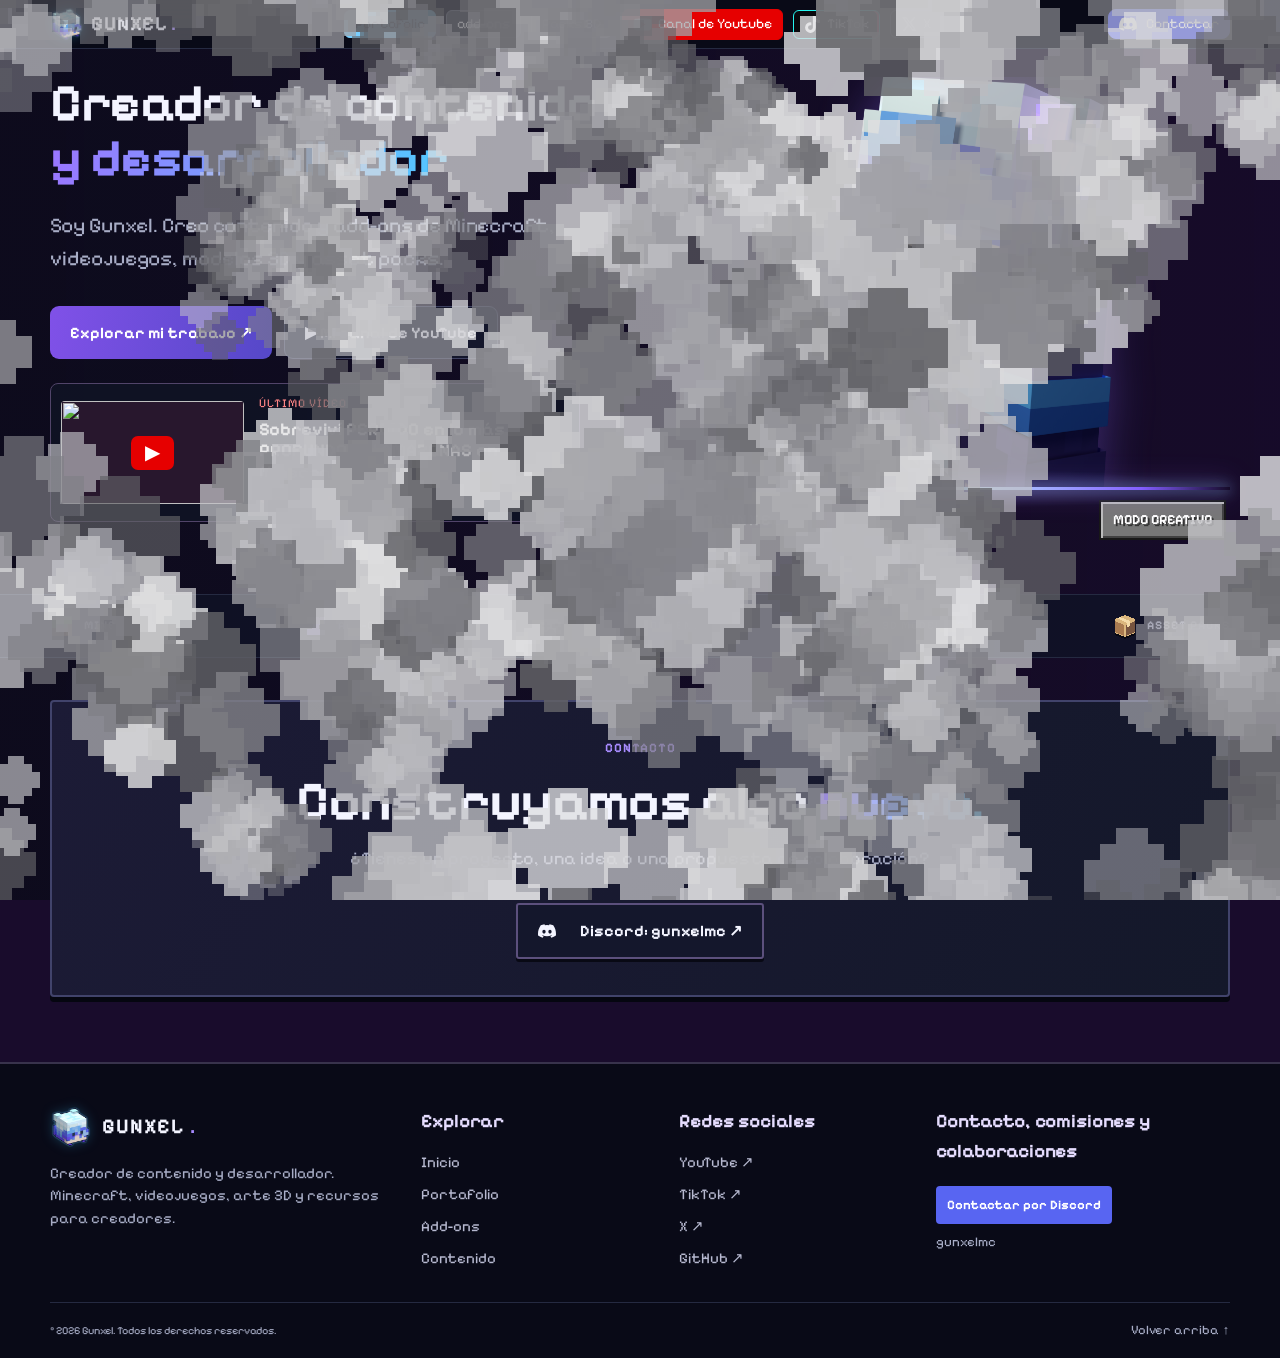
==== commit 7505e238: "Actualizar título de contacto y comisiones del footer" ====
--- a/index.html
+++ b/index.html
@@ -16,9 +16,9 @@
     })();
     </script>
 
-    <meta name="site-version" content="20261124.53">
-
-    <link rel="icon" type="image/png" href="marca_agua_youtube_150.png?v=20261124.53">
+    <meta name="site-version" content="20261124.54">
+
+    <link rel="icon" type="image/png" href="marca_agua_youtube_150.png?v=20261124.54">
 
     <link rel="preload" as="image" href="https://raw.githubusercontent.com/InventivetalentDev/minecraft-assets/1.21.4/assets/minecraft/textures/block/tnt_side.png">
 
@@ -367,7 +367,7 @@
         <a class="brand" href="#inicio">
             <img
                 class="logo-image"
-                src="marca_agua_youtube_150.png?v=20261124.53"
+                src="marca_agua_youtube_150.png?v=20261124.54"
                 alt=""
                 width="42"
                 height="42"
@@ -546,7 +546,7 @@
 </script>
             </div>
 
-            <div class="hero-art skin-stage"><div class="skin-window"><img class="skin-render" src="/assets/gunxel-render.png.png?v=20261124.53" alt="Skin de Minecraft de Gunxel" onerror="this.hidden=true;this.closest('.skin-stage').classList.add('skin-pending')"><div class="skin-particles" aria-hidden="true"><i style="--x:8%;--rise:90px;--delay:0s;--size:3px"></i><i style="--x:45%;--rise:143px;--delay:0.12s;--size:4px"></i><i style="--x:82%;--rise:196px;--delay:0.24s;--size:5px"></i><i style="--x:34%;--rise:249px;--delay:0.36s;--size:6px"></i><i style="--x:71%;--rise:302px;--delay:0.48s;--size:7px"></i><i style="--x:23%;--rise:355px;--delay:0.6s;--size:3px"></i><i style="--x:60%;--rise:118px;--delay:0.72s;--size:4px"></i><i style="--x:12%;--rise:171px;--delay:0.84s;--size:5px"></i><i style="--x:49%;--rise:224px;--delay:0s;--size:6px"></i><i style="--x:86%;--rise:277px;--delay:0.12s;--size:7px"></i><i style="--x:38%;--rise:330px;--delay:0.24s;--size:3px"></i><i style="--x:75%;--rise:93px;--delay:0.36s;--size:4px"></i><i style="--x:27%;--rise:146px;--delay:0.48s;--size:5px"></i><i style="--x:64%;--rise:199px;--delay:0.6s;--size:6px"></i><i style="--x:16%;--rise:252px;--delay:0.72s;--size:7px"></i><i style="--x:53%;--rise:305px;--delay:0.84s;--size:3px"></i><i style="--x:90%;--rise:358px;--delay:0s;--size:4px"></i><i style="--x:42%;--rise:121px;--delay:0.12s;--size:5px"></i><i style="--x:79%;--rise:174px;--delay:0.24s;--size:6px"></i><i style="--x:31%;--rise:227px;--delay:0.36s;--size:7px"></i><i style="--x:68%;--rise:280px;--delay:0.48s;--size:3px"></i><i style="--x:20%;--rise:333px;--delay:0.6s;--size:4px"></i><i style="--x:57%;--rise:96px;--delay:0.72s;--size:5px"></i><i style="--x:9%;--rise:149px;--delay:0.84s;--size:6px"></i></div></div><div class="skin-light" aria-hidden="true"></div><div class="skin-caption"><span>GUNXEL</span><small class="mc-mode-label">MODO CREATIVO</small></div></div>
+            <div class="hero-art skin-stage"><div class="skin-window"><img class="skin-render" src="/assets/gunxel-render.png.png?v=20261124.54" alt="Skin de Minecraft de Gunxel" onerror="this.hidden=true;this.closest('.skin-stage').classList.add('skin-pending')"><div class="skin-particles" aria-hidden="true"><i style="--x:8%;--rise:90px;--delay:0s;--size:3px"></i><i style="--x:45%;--rise:143px;--delay:0.12s;--size:4px"></i><i style="--x:82%;--rise:196px;--delay:0.24s;--size:5px"></i><i style="--x:34%;--rise:249px;--delay:0.36s;--size:6px"></i><i style="--x:71%;--rise:302px;--delay:0.48s;--size:7px"></i><i style="--x:23%;--rise:355px;--delay:0.6s;--size:3px"></i><i style="--x:60%;--rise:118px;--delay:0.72s;--size:4px"></i><i style="--x:12%;--rise:171px;--delay:0.84s;--size:5px"></i><i style="--x:49%;--rise:224px;--delay:0s;--size:6px"></i><i style="--x:86%;--rise:277px;--delay:0.12s;--size:7px"></i><i style="--x:38%;--rise:330px;--delay:0.24s;--size:3px"></i><i style="--x:75%;--rise:93px;--delay:0.36s;--size:4px"></i><i style="--x:27%;--rise:146px;--delay:0.48s;--size:5px"></i><i style="--x:64%;--rise:199px;--delay:0.6s;--size:6px"></i><i style="--x:16%;--rise:252px;--delay:0.72s;--size:7px"></i><i style="--x:53%;--rise:305px;--delay:0.84s;--size:3px"></i><i style="--x:90%;--rise:358px;--delay:0s;--size:4px"></i><i style="--x:42%;--rise:121px;--delay:0.12s;--size:5px"></i><i style="--x:79%;--rise:174px;--delay:0.24s;--size:6px"></i><i style="--x:31%;--rise:227px;--delay:0.36s;--size:7px"></i><i style="--x:68%;--rise:280px;--delay:0.48s;--size:3px"></i><i style="--x:20%;--rise:333px;--delay:0.6s;--size:4px"></i><i style="--x:57%;--rise:96px;--delay:0.72s;--size:5px"></i><i style="--x:9%;--rise:149px;--delay:0.84s;--size:6px"></i></div></div><div class="skin-light" aria-hidden="true"></div><div class="skin-caption"><span>GUNXEL</span><small class="mc-mode-label">MODO CREATIVO</small></div></div>
         </section>
 
         <!-- ESPECIALIDADES -->
@@ -616,7 +616,7 @@
 
                     <img
                         class="logo-image"
-                        src="marca_agua_youtube_150.png?v=20261124.53"
+                        src="marca_agua_youtube_150.png?v=20261124.54"
                         alt=""
                         width="36"
                         height="36"
@@ -691,11 +691,9 @@
 
             <div class="footer-column">
 
-                <h3>Colaboraciones</h3>
-
-                <p>
-                    ¿Tienes un proyecto o una propuesta?
-                </p>
+                <h3>Contacto, comisiones y colaboraciones</h3>
+
+                
 
                 <a
                     class="button footer-discord discord-contact"
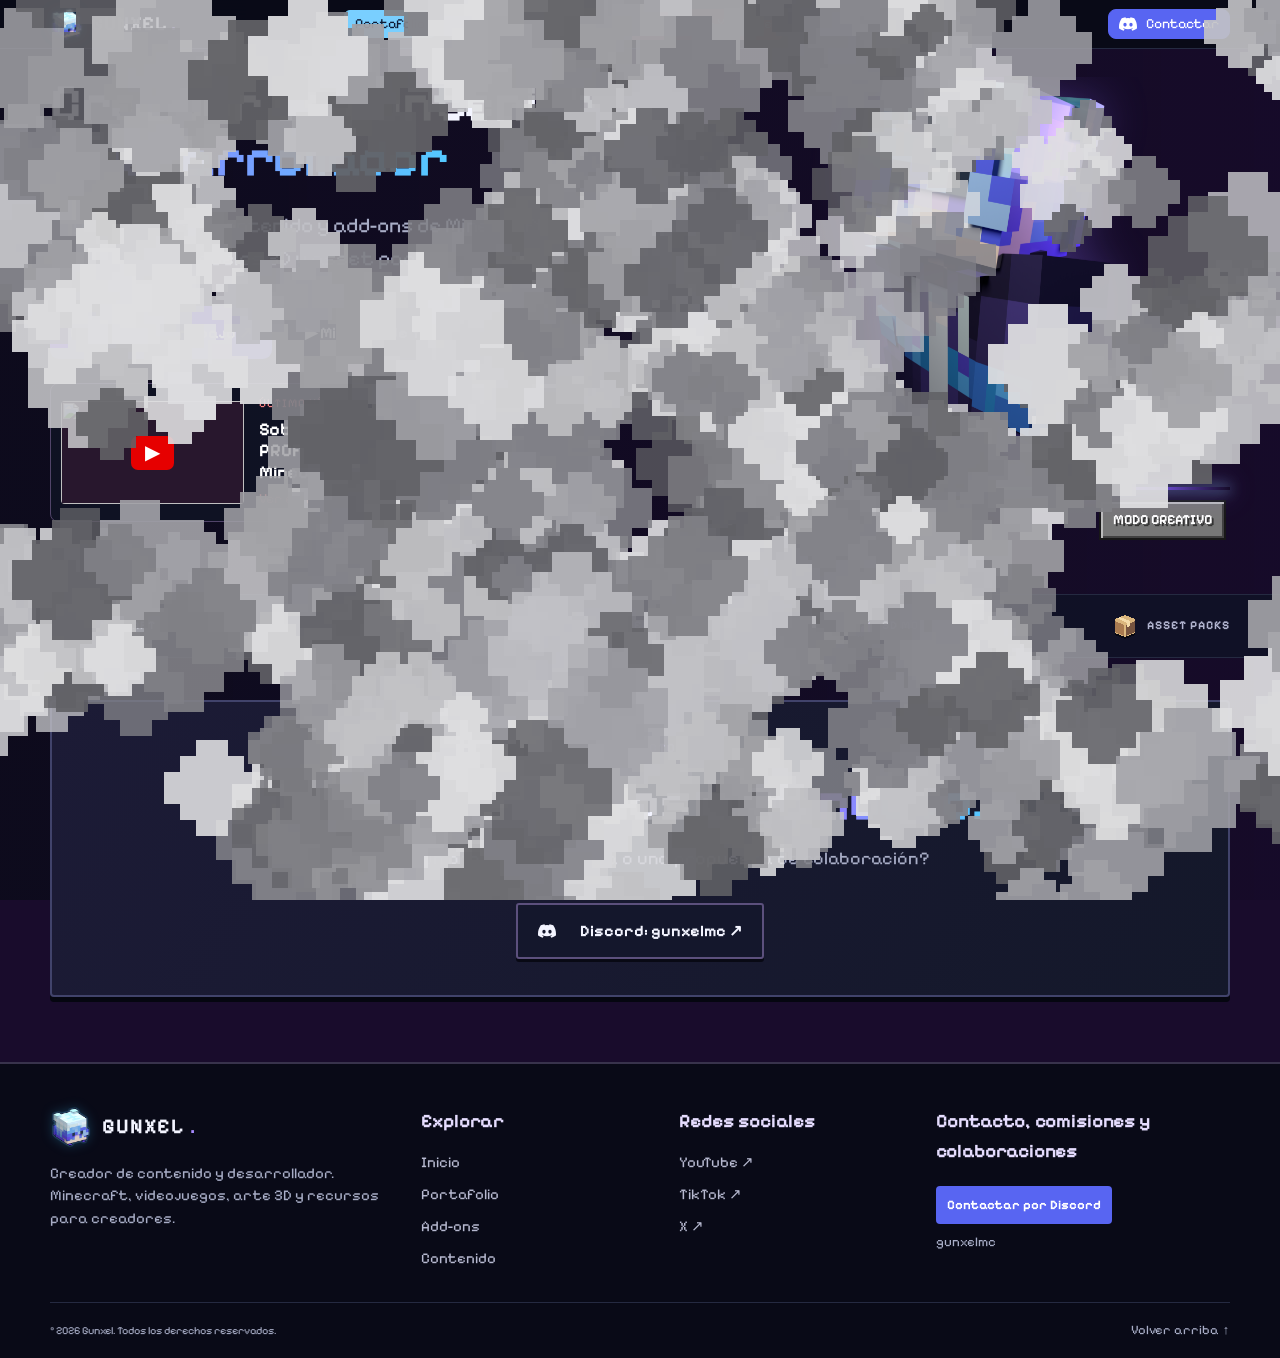
==== commit 1aa31087: "Eliminar GitHub de las redes sociales del footer" ====
--- a/index.html
+++ b/index.html
@@ -16,9 +16,9 @@
     })();
     </script>
 
-    <meta name="site-version" content="20261124.54">
-
-    <link rel="icon" type="image/png" href="marca_agua_youtube_150.png?v=20261124.54">
+    <meta name="site-version" content="20261124.55">
+
+    <link rel="icon" type="image/png" href="marca_agua_youtube_150.png?v=20261124.55">
 
     <link rel="preload" as="image" href="https://raw.githubusercontent.com/InventivetalentDev/minecraft-assets/1.21.4/assets/minecraft/textures/block/tnt_side.png">
 
@@ -367,7 +367,7 @@
         <a class="brand" href="#inicio">
             <img
                 class="logo-image"
-                src="marca_agua_youtube_150.png?v=20261124.54"
+                src="marca_agua_youtube_150.png?v=20261124.55"
                 alt=""
                 width="42"
                 height="42"
@@ -546,7 +546,7 @@
 </script>
             </div>
 
-            <div class="hero-art skin-stage"><div class="skin-window"><img class="skin-render" src="/assets/gunxel-render.png.png?v=20261124.54" alt="Skin de Minecraft de Gunxel" onerror="this.hidden=true;this.closest('.skin-stage').classList.add('skin-pending')"><div class="skin-particles" aria-hidden="true"><i style="--x:8%;--rise:90px;--delay:0s;--size:3px"></i><i style="--x:45%;--rise:143px;--delay:0.12s;--size:4px"></i><i style="--x:82%;--rise:196px;--delay:0.24s;--size:5px"></i><i style="--x:34%;--rise:249px;--delay:0.36s;--size:6px"></i><i style="--x:71%;--rise:302px;--delay:0.48s;--size:7px"></i><i style="--x:23%;--rise:355px;--delay:0.6s;--size:3px"></i><i style="--x:60%;--rise:118px;--delay:0.72s;--size:4px"></i><i style="--x:12%;--rise:171px;--delay:0.84s;--size:5px"></i><i style="--x:49%;--rise:224px;--delay:0s;--size:6px"></i><i style="--x:86%;--rise:277px;--delay:0.12s;--size:7px"></i><i style="--x:38%;--rise:330px;--delay:0.24s;--size:3px"></i><i style="--x:75%;--rise:93px;--delay:0.36s;--size:4px"></i><i style="--x:27%;--rise:146px;--delay:0.48s;--size:5px"></i><i style="--x:64%;--rise:199px;--delay:0.6s;--size:6px"></i><i style="--x:16%;--rise:252px;--delay:0.72s;--size:7px"></i><i style="--x:53%;--rise:305px;--delay:0.84s;--size:3px"></i><i style="--x:90%;--rise:358px;--delay:0s;--size:4px"></i><i style="--x:42%;--rise:121px;--delay:0.12s;--size:5px"></i><i style="--x:79%;--rise:174px;--delay:0.24s;--size:6px"></i><i style="--x:31%;--rise:227px;--delay:0.36s;--size:7px"></i><i style="--x:68%;--rise:280px;--delay:0.48s;--size:3px"></i><i style="--x:20%;--rise:333px;--delay:0.6s;--size:4px"></i><i style="--x:57%;--rise:96px;--delay:0.72s;--size:5px"></i><i style="--x:9%;--rise:149px;--delay:0.84s;--size:6px"></i></div></div><div class="skin-light" aria-hidden="true"></div><div class="skin-caption"><span>GUNXEL</span><small class="mc-mode-label">MODO CREATIVO</small></div></div>
+            <div class="hero-art skin-stage"><div class="skin-window"><img class="skin-render" src="/assets/gunxel-render.png.png?v=20261124.55" alt="Skin de Minecraft de Gunxel" onerror="this.hidden=true;this.closest('.skin-stage').classList.add('skin-pending')"><div class="skin-particles" aria-hidden="true"><i style="--x:8%;--rise:90px;--delay:0s;--size:3px"></i><i style="--x:45%;--rise:143px;--delay:0.12s;--size:4px"></i><i style="--x:82%;--rise:196px;--delay:0.24s;--size:5px"></i><i style="--x:34%;--rise:249px;--delay:0.36s;--size:6px"></i><i style="--x:71%;--rise:302px;--delay:0.48s;--size:7px"></i><i style="--x:23%;--rise:355px;--delay:0.6s;--size:3px"></i><i style="--x:60%;--rise:118px;--delay:0.72s;--size:4px"></i><i style="--x:12%;--rise:171px;--delay:0.84s;--size:5px"></i><i style="--x:49%;--rise:224px;--delay:0s;--size:6px"></i><i style="--x:86%;--rise:277px;--delay:0.12s;--size:7px"></i><i style="--x:38%;--rise:330px;--delay:0.24s;--size:3px"></i><i style="--x:75%;--rise:93px;--delay:0.36s;--size:4px"></i><i style="--x:27%;--rise:146px;--delay:0.48s;--size:5px"></i><i style="--x:64%;--rise:199px;--delay:0.6s;--size:6px"></i><i style="--x:16%;--rise:252px;--delay:0.72s;--size:7px"></i><i style="--x:53%;--rise:305px;--delay:0.84s;--size:3px"></i><i style="--x:90%;--rise:358px;--delay:0s;--size:4px"></i><i style="--x:42%;--rise:121px;--delay:0.12s;--size:5px"></i><i style="--x:79%;--rise:174px;--delay:0.24s;--size:6px"></i><i style="--x:31%;--rise:227px;--delay:0.36s;--size:7px"></i><i style="--x:68%;--rise:280px;--delay:0.48s;--size:3px"></i><i style="--x:20%;--rise:333px;--delay:0.6s;--size:4px"></i><i style="--x:57%;--rise:96px;--delay:0.72s;--size:5px"></i><i style="--x:9%;--rise:149px;--delay:0.84s;--size:6px"></i></div></div><div class="skin-light" aria-hidden="true"></div><div class="skin-caption"><span>GUNXEL</span><small class="mc-mode-label">MODO CREATIVO</small></div></div>
         </section>
 
         <!-- ESPECIALIDADES -->
@@ -616,7 +616,7 @@
 
                     <img
                         class="logo-image"
-                        src="marca_agua_youtube_150.png?v=20261124.54"
+                        src="marca_agua_youtube_150.png?v=20261124.55"
                         alt=""
                         width="36"
                         height="36"
@@ -677,13 +677,7 @@
                     X ↗
                 </a>
 
-                <a
-                    href="https://github.com/gunxel"
-                    target="_blank"
-                    rel="noopener noreferrer"
-                >
-                    GitHub ↗
-                </a>
+                
 
             </div>
 
--- a/style.css
+++ b/style.css
@@ -144,3 +144,15 @@
 
 /* Iconos pixelados de especialidades */
 .strip-inner{align-items:center;justify-content:space-between;gap:16px 24px}.strip-item{display:inline-flex;align-items:center;gap:10px;white-space:nowrap;letter-spacing:1px}.strip-item svg{display:block;flex:0 0 24px;filter:drop-shadow(0 2px 0 #0008)}@media(max-width:850px){.strip-inner{justify-content:center;gap:15px 24px}.strip-item{font-size:12px}}@media(max-width:420px){.strip-item{font-size:11px;gap:7px}.strip-item svg{width:20px;height:20px;flex-basis:20px}}
+
+/* Tarjetas de previsualización del header */
+.header-preview{position:fixed;z-index:10000;width:min(280px,calc(100vw - 20px));padding:13px;background:#141527f7;border:2px solid var(--preview-accent,#a88bff);border-radius:3px;box-shadow:inset 2px 2px #ffffff12,inset -2px -2px #0005,0 5px #080914,0 10px 28px #0008;color:#f3f4ff;pointer-events:none;animation:header-preview-in .15s ease-out;font-family:var(--pixel);text-align:left}.header-preview[hidden],.header-preview-image[hidden]{display:none!important}.header-preview-image{display:block;width:100%;height:104px;object-fit:contain;background:#0d1020;margin-bottom:10px;border:1px solid #41415b}.header-preview strong{display:block;font-size:19px;line-height:1.2;color:var(--preview-accent)}.header-preview p{font-size:15px;line-height:1.4;margin:7px 0 10px;color:#d5d5e6;overflow-wrap:anywhere}.header-preview small{display:block;border-top:1px solid #45415a;padding-top:7px;color:#a8a8bf;font-size:12px}@keyframes header-preview-in{from{opacity:0;transform:translateY(-5px)}to{opacity:1;transform:translateY(0)}}@media(prefers-reduced-motion:reduce){.header-preview{animation:none}}
+
+/* Perfil de YouTube en la previsualización */
+.header-preview.youtube-profile-preview{text-align:center;width:min(230px,calc(100vw - 20px));padding:18px}.youtube-profile-preview .header-preview-image{width:82px;height:82px;object-fit:cover;border-radius:50%;margin:0 auto 10px;border:2px solid #ff5555}.youtube-profile-preview strong{font-size:23px;color:#fff}.header-preview-handle{display:block;color:#b4b6c9;font-size:14px;margin-top:4px}.header-preview-handle[hidden],.header-preview small[hidden]{display:none!important}.youtube-profile-preview p{display:inline-block;background:#e60000;color:#fff;border-radius:5px;padding:7px 16px;margin:12px 0 0;font-weight:700}
+
+/* Perfil de TikTok en la previsualización */
+.header-preview.tiktok-profile-preview{text-align:center;width:min(230px,calc(100vw - 20px));padding:18px}.tiktok-profile-preview .header-preview-image{width:82px;height:82px;object-fit:cover;border-radius:50%;margin:0 auto 10px;border:2px solid #25f4ee;box-shadow:2px 1px #fe2c55}.tiktok-profile-preview strong{font-size:23px;color:#fff}.tiktok-profile-preview p{display:inline-block;background:#fe2c55;color:#fff;border-radius:5px;padding:7px 16px;margin:12px 0 0;font-weight:700}
+
+/* Perfil de X en la previsualización */
+.header-preview.x-profile-preview{text-align:center;width:min(230px,calc(100vw - 20px));padding:18px}.x-profile-preview .header-preview-image{width:82px;height:82px;object-fit:cover;border-radius:50%;margin:0 auto 10px;border:2px solid #e7e9ea}.x-profile-preview strong{font-size:23px;color:#fff}.x-profile-preview p{display:inline-block;background:#eff3f4;color:#0f1419;border-radius:5px;padding:7px 16px;margin:12px 0 0;font-weight:700}
